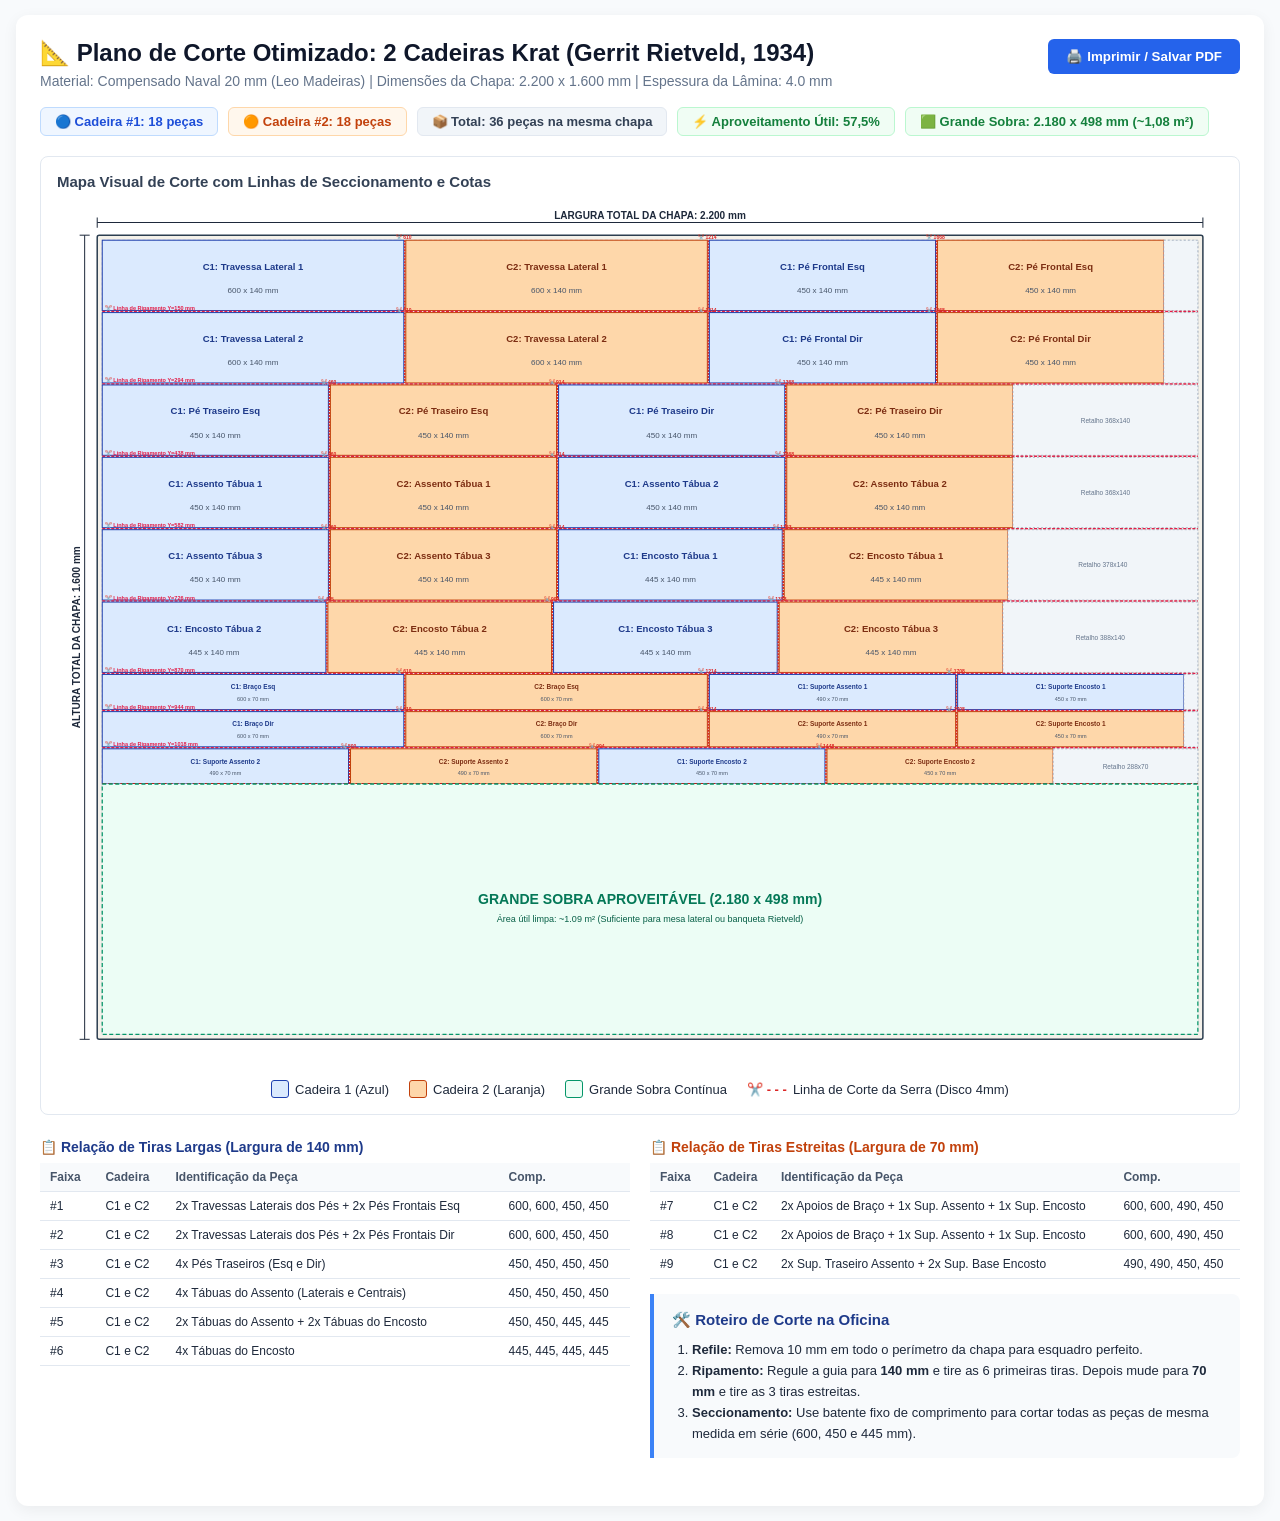
==== viewer/plano_de_corte_krat.html @ 338e857a "feat: adicionar projeto 3d da mesinha lateral krat combinando com as cadeiras" ====
<!DOCTYPE html>
<html lang="pt-BR">
<head>
  <meta charset="UTF-8">
  <title>Plano de Corte Oficial - 2 Cadeiras Krat (Compensado Naval 20mm)</title>
  <style>
    @page {
      size: A4 landscape;
      margin: 10mm;
    }
    body {
      font-family: 'Segoe UI', -apple-system, BlinkMacSystemFont, Roboto, sans-serif;
      color: #1e293b;
      background: #f8fafc;
      margin: 0;
      padding: 15px;
    }
    .container {
      max-width: 1200px;
      margin: 0 auto;
      background: #ffffff;
      padding: 24px;
      border-radius: 12px;
      box-shadow: 0 4px 15px rgba(0,0,0,0.06);
    }
    h1 {
      margin: 0 0 6px 0;
      font-size: 24px;
      color: #0f172a;
    }
    .subtitle {
      color: #64748b;
      font-size: 14px;
      margin-bottom: 18px;
    }
    .badges {
      display: flex;
      flex-wrap: wrap;
      gap: 10px;
      margin-bottom: 20px;
    }
    .badge {
      background: #f1f5f9;
      padding: 6px 14px;
      border-radius: 6px;
      font-size: 13px;
      font-weight: 600;
      color: #334155;
      border: 1px solid #e2e8f0;
    }
    .badge-blue { background: #eff6ff; color: #1d4ed8; border-color: #bfdbfe; }
    .badge-orange { background: #fff7ed; color: #c2410c; border-color: #fed7aa; }
    .badge-green { background: #f0fdf4; color: #15803d; border-color: #bbf7d0; }

    .diagram-card {
      background: #ffffff;
      border: 1.5px solid #e2e8f0;
      border-radius: 8px;
      padding: 16px;
      margin-bottom: 24px;
    }
    .diagram-legend {
      display: flex;
      gap: 20px;
      justify-content: center;
      margin-top: 12px;
      font-size: 13px;
      font-weight: 500;
    }
    .legend-item {
      display: flex;
      align-items: center;
      gap: 6px;
    }
    .legend-box {
      width: 16px;
      height: 16px;
      border-radius: 3px;
    }

    .tables-grid {
      display: grid;
      grid-template-columns: 1fr 1fr;
      gap: 20px;
      margin-bottom: 24px;
    }
    table {
      width: 100%;
      border-collapse: collapse;
      font-size: 12px;
    }
    th, td {
      padding: 7px 10px;
      text-align: left;
      border-bottom: 1px solid #e2e8f0;
    }
    th {
      background: #f8fafc;
      font-weight: 600;
      color: #475569;
    }
    .instrucoes {
      background: #f8fafc;
      border-left: 4px solid #3b82f6;
      padding: 14px 18px;
      border-radius: 0 8px 8px 0;
      font-size: 13px;
      line-height: 1.6;
    }
    .instrucoes h3 {
      margin: 0 0 8px 0;
      font-size: 15px;
      color: #1e3a8a;
    }
    .instrucoes ol {
      margin: 0;
      padding-left: 20px;
    }

    @media print {
      body {
        background: #ffffff;
        padding: 0;
      }
      .container {
        box-shadow: none;
        padding: 0;
        max-width: 100%;
      }
      .no-print {
        display: none !important;
      }
      .page-break {
        page-break-before: always;
      }
    }
  </style>
</head>
<body>

  <div class="container">
    <div style="display: flex; justify-content: space-between; align-items: flex-start;">
      <div>
        <h1>📐 Plano de Corte Otimizado: 2 Cadeiras Krat (Gerrit Rietveld, 1934)</h1>
        <div class="subtitle">Material: Compensado Naval 20 mm (Leo Madeiras) | Dimensões da Chapa: 2.200 x 1.600 mm | Espessura da Lâmina: 4.0 mm</div>
      </div>
      <button class="no-print" onclick="window.print()" style="padding: 10px 18px; background: #2563eb; color: white; border: none; border-radius: 6px; font-weight: 600; cursor: pointer;">
        🖨️ Imprimir / Salvar PDF
      </button>
    </div>

    <div class="badges">
      <div class="badge badge-blue">🔵 Cadeira #1: 18 peças</div>
      <div class="badge badge-orange">🟠 Cadeira #2: 18 peças</div>
      <div class="badge">📦 Total: 36 peças na mesma chapa</div>
      <div class="badge badge-green">⚡ Aproveitamento Útil: 57,5%</div>
      <div class="badge badge-green">🟩 Grande Sobra: 2.180 x 498 mm (~1,08 m²)</div>
    </div>

    <!-- Diagrama da Chapa -->
    <div class="diagram-card">
      <h3 style="margin: 0 0 10px 0; font-size: 15px; color: #334155;">Mapa Visual de Corte com Linhas de Seccionamento e Cotas</h3>
      <svg xmlns="http://www.w3.org/2000/svg" viewBox="-80 -70 2320.0 1720.0" style="width: 100%; height: auto; max-width: 100%;">
<rect x="0" y="0" width="2200.0" height="1600.0" fill="#f4f1ea" stroke="#2c3e50" stroke-width="3" rx="4"/><rect x="10.0" y="10.0" width="2180.0" height="1580.0" fill="none" stroke="#bdc3c7" stroke-width="2" stroke-dasharray="6,4"/><rect x="10.0" y="10.0" width="600.0" height="140.0" fill="#dbeafe" stroke="#1e40af" stroke-width="2"/><text x="310.0" y="68.8" font-family="Segoe UI, Arial, sans-serif" font-size="19" font-weight="bold" fill="#1e3a8a" text-anchor="middle">C1: Travessa Lateral 1</text><text x="310.0" y="115.0" font-family="Segoe UI, Arial, sans-serif" font-size="16" fill="#475569" text-anchor="middle">600 x 140 mm</text><line x1="612.0" y1="10.0" x2="612.0" y2="150.0" stroke="#dc2626" stroke-width="3" stroke-dasharray="4,2"/><text x="610.0" y="8.0" font-family="Arial" font-size="10" font-weight="bold" fill="#dc2626" text-anchor="middle">✂️ 610</text><rect x="614.0" y="10.0" width="600.0" height="140.0" fill="#fed7aa" stroke="#c2410c" stroke-width="2"/><text x="914.0" y="68.8" font-family="Segoe UI, Arial, sans-serif" font-size="19" font-weight="bold" fill="#7c2d12" text-anchor="middle">C2: Travessa Lateral 1</text><text x="914.0" y="115.0" font-family="Segoe UI, Arial, sans-serif" font-size="16" fill="#475569" text-anchor="middle">600 x 140 mm</text><line x1="1216.0" y1="10.0" x2="1216.0" y2="150.0" stroke="#dc2626" stroke-width="3" stroke-dasharray="4,2"/><text x="1214.0" y="8.0" font-family="Arial" font-size="10" font-weight="bold" fill="#dc2626" text-anchor="middle">✂️ 1214</text><rect x="1218.0" y="10.0" width="450.0" height="140.0" fill="#dbeafe" stroke="#1e40af" stroke-width="2"/><text x="1443.0" y="68.8" font-family="Segoe UI, Arial, sans-serif" font-size="19" font-weight="bold" fill="#1e3a8a" text-anchor="middle">C1: Pé Frontal Esq</text><text x="1443.0" y="115.0" font-family="Segoe UI, Arial, sans-serif" font-size="16" fill="#475569" text-anchor="middle">450 x 140 mm</text><line x1="1670.0" y1="10.0" x2="1670.0" y2="150.0" stroke="#dc2626" stroke-width="3" stroke-dasharray="4,2"/><text x="1668.0" y="8.0" font-family="Arial" font-size="10" font-weight="bold" fill="#dc2626" text-anchor="middle">✂️ 1668</text><rect x="1672.0" y="10.0" width="450.0" height="140.0" fill="#fed7aa" stroke="#c2410c" stroke-width="2"/><text x="1897.0" y="68.8" font-family="Segoe UI, Arial, sans-serif" font-size="19" font-weight="bold" fill="#7c2d12" text-anchor="middle">C2: Pé Frontal Esq</text><text x="1897.0" y="115.0" font-family="Segoe UI, Arial, sans-serif" font-size="16" fill="#475569" text-anchor="middle">450 x 140 mm</text><rect x="2122.0" y="10.0" width="68.0" height="140.0" fill="#f1f5f9" stroke="#94a3b8" stroke-width="1.5" stroke-dasharray="4,4"/><line x1="10.0" y1="152.0" x2="2190.0" y2="152.0" stroke="#e11d48" stroke-width="3" stroke-dasharray="6,3"/><text x="15.0" y="149.0" font-family="Arial" font-size="11" font-weight="bold" fill="#e11d48">✂️ Linha de Ripamento Y=150 mm</text><rect x="10.0" y="154.0" width="600.0" height="140.0" fill="#dbeafe" stroke="#1e40af" stroke-width="2"/><text x="310.0" y="212.8" font-family="Segoe UI, Arial, sans-serif" font-size="19" font-weight="bold" fill="#1e3a8a" text-anchor="middle">C1: Travessa Lateral 2</text><text x="310.0" y="259.0" font-family="Segoe UI, Arial, sans-serif" font-size="16" fill="#475569" text-anchor="middle">600 x 140 mm</text><line x1="612.0" y1="154.0" x2="612.0" y2="294.0" stroke="#dc2626" stroke-width="3" stroke-dasharray="4,2"/><text x="610.0" y="152.0" font-family="Arial" font-size="10" font-weight="bold" fill="#dc2626" text-anchor="middle">✂️ 610</text><rect x="614.0" y="154.0" width="600.0" height="140.0" fill="#fed7aa" stroke="#c2410c" stroke-width="2"/><text x="914.0" y="212.8" font-family="Segoe UI, Arial, sans-serif" font-size="19" font-weight="bold" fill="#7c2d12" text-anchor="middle">C2: Travessa Lateral 2</text><text x="914.0" y="259.0" font-family="Segoe UI, Arial, sans-serif" font-size="16" fill="#475569" text-anchor="middle">600 x 140 mm</text><line x1="1216.0" y1="154.0" x2="1216.0" y2="294.0" stroke="#dc2626" stroke-width="3" stroke-dasharray="4,2"/><text x="1214.0" y="152.0" font-family="Arial" font-size="10" font-weight="bold" fill="#dc2626" text-anchor="middle">✂️ 1214</text><rect x="1218.0" y="154.0" width="450.0" height="140.0" fill="#dbeafe" stroke="#1e40af" stroke-width="2"/><text x="1443.0" y="212.8" font-family="Segoe UI, Arial, sans-serif" font-size="19" font-weight="bold" fill="#1e3a8a" text-anchor="middle">C1: Pé Frontal Dir</text><text x="1443.0" y="259.0" font-family="Segoe UI, Arial, sans-serif" font-size="16" fill="#475569" text-anchor="middle">450 x 140 mm</text><line x1="1670.0" y1="154.0" x2="1670.0" y2="294.0" stroke="#dc2626" stroke-width="3" stroke-dasharray="4,2"/><text x="1668.0" y="152.0" font-family="Arial" font-size="10" font-weight="bold" fill="#dc2626" text-anchor="middle">✂️ 1668</text><rect x="1672.0" y="154.0" width="450.0" height="140.0" fill="#fed7aa" stroke="#c2410c" stroke-width="2"/><text x="1897.0" y="212.8" font-family="Segoe UI, Arial, sans-serif" font-size="19" font-weight="bold" fill="#7c2d12" text-anchor="middle">C2: Pé Frontal Dir</text><text x="1897.0" y="259.0" font-family="Segoe UI, Arial, sans-serif" font-size="16" fill="#475569" text-anchor="middle">450 x 140 mm</text><rect x="2122.0" y="154.0" width="68.0" height="140.0" fill="#f1f5f9" stroke="#94a3b8" stroke-width="1.5" stroke-dasharray="4,4"/><line x1="10.0" y1="296.0" x2="2190.0" y2="296.0" stroke="#e11d48" stroke-width="3" stroke-dasharray="6,3"/><text x="15.0" y="293.0" font-family="Arial" font-size="11" font-weight="bold" fill="#e11d48">✂️ Linha de Ripamento Y=294 mm</text><rect x="10.0" y="298.0" width="450.0" height="140.0" fill="#dbeafe" stroke="#1e40af" stroke-width="2"/><text x="235.0" y="356.8" font-family="Segoe UI, Arial, sans-serif" font-size="19" font-weight="bold" fill="#1e3a8a" text-anchor="middle">C1: Pé Traseiro Esq</text><text x="235.0" y="403.0" font-family="Segoe UI, Arial, sans-serif" font-size="16" fill="#475569" text-anchor="middle">450 x 140 mm</text><line x1="462.0" y1="298.0" x2="462.0" y2="438.0" stroke="#dc2626" stroke-width="3" stroke-dasharray="4,2"/><text x="460.0" y="296.0" font-family="Arial" font-size="10" font-weight="bold" fill="#dc2626" text-anchor="middle">✂️ 460</text><rect x="464.0" y="298.0" width="450.0" height="140.0" fill="#fed7aa" stroke="#c2410c" stroke-width="2"/><text x="689.0" y="356.8" font-family="Segoe UI, Arial, sans-serif" font-size="19" font-weight="bold" fill="#7c2d12" text-anchor="middle">C2: Pé Traseiro Esq</text><text x="689.0" y="403.0" font-family="Segoe UI, Arial, sans-serif" font-size="16" fill="#475569" text-anchor="middle">450 x 140 mm</text><line x1="916.0" y1="298.0" x2="916.0" y2="438.0" stroke="#dc2626" stroke-width="3" stroke-dasharray="4,2"/><text x="914.0" y="296.0" font-family="Arial" font-size="10" font-weight="bold" fill="#dc2626" text-anchor="middle">✂️ 914</text><rect x="918.0" y="298.0" width="450.0" height="140.0" fill="#dbeafe" stroke="#1e40af" stroke-width="2"/><text x="1143.0" y="356.8" font-family="Segoe UI, Arial, sans-serif" font-size="19" font-weight="bold" fill="#1e3a8a" text-anchor="middle">C1: Pé Traseiro Dir</text><text x="1143.0" y="403.0" font-family="Segoe UI, Arial, sans-serif" font-size="16" fill="#475569" text-anchor="middle">450 x 140 mm</text><line x1="1370.0" y1="298.0" x2="1370.0" y2="438.0" stroke="#dc2626" stroke-width="3" stroke-dasharray="4,2"/><text x="1368.0" y="296.0" font-family="Arial" font-size="10" font-weight="bold" fill="#dc2626" text-anchor="middle">✂️ 1368</text><rect x="1372.0" y="298.0" width="450.0" height="140.0" fill="#fed7aa" stroke="#c2410c" stroke-width="2"/><text x="1597.0" y="356.8" font-family="Segoe UI, Arial, sans-serif" font-size="19" font-weight="bold" fill="#7c2d12" text-anchor="middle">C2: Pé Traseiro Dir</text><text x="1597.0" y="403.0" font-family="Segoe UI, Arial, sans-serif" font-size="16" fill="#475569" text-anchor="middle">450 x 140 mm</text><rect x="1822.0" y="298.0" width="368.0" height="140.0" fill="#f1f5f9" stroke="#94a3b8" stroke-width="1.5" stroke-dasharray="4,4"/><text x="2006.0" y="373.0" font-family="Segoe UI, Arial" font-size="13" fill="#64748b" text-anchor="middle">Retalho 368x140</text><line x1="10.0" y1="440.0" x2="2190.0" y2="440.0" stroke="#e11d48" stroke-width="3" stroke-dasharray="6,3"/><text x="15.0" y="437.0" font-family="Arial" font-size="11" font-weight="bold" fill="#e11d48">✂️ Linha de Ripamento Y=438 mm</text><rect x="10.0" y="442.0" width="450.0" height="140.0" fill="#dbeafe" stroke="#1e40af" stroke-width="2"/><text x="235.0" y="500.8" font-family="Segoe UI, Arial, sans-serif" font-size="19" font-weight="bold" fill="#1e3a8a" text-anchor="middle">C1: Assento Tábua 1</text><text x="235.0" y="547.0" font-family="Segoe UI, Arial, sans-serif" font-size="16" fill="#475569" text-anchor="middle">450 x 140 mm</text><line x1="462.0" y1="442.0" x2="462.0" y2="582.0" stroke="#dc2626" stroke-width="3" stroke-dasharray="4,2"/><text x="460.0" y="440.0" font-family="Arial" font-size="10" font-weight="bold" fill="#dc2626" text-anchor="middle">✂️ 460</text><rect x="464.0" y="442.0" width="450.0" height="140.0" fill="#fed7aa" stroke="#c2410c" stroke-width="2"/><text x="689.0" y="500.8" font-family="Segoe UI, Arial, sans-serif" font-size="19" font-weight="bold" fill="#7c2d12" text-anchor="middle">C2: Assento Tábua 1</text><text x="689.0" y="547.0" font-family="Segoe UI, Arial, sans-serif" font-size="16" fill="#475569" text-anchor="middle">450 x 140 mm</text><line x1="916.0" y1="442.0" x2="916.0" y2="582.0" stroke="#dc2626" stroke-width="3" stroke-dasharray="4,2"/><text x="914.0" y="440.0" font-family="Arial" font-size="10" font-weight="bold" fill="#dc2626" text-anchor="middle">✂️ 914</text><rect x="918.0" y="442.0" width="450.0" height="140.0" fill="#dbeafe" stroke="#1e40af" stroke-width="2"/><text x="1143.0" y="500.8" font-family="Segoe UI, Arial, sans-serif" font-size="19" font-weight="bold" fill="#1e3a8a" text-anchor="middle">C1: Assento Tábua 2</text><text x="1143.0" y="547.0" font-family="Segoe UI, Arial, sans-serif" font-size="16" fill="#475569" text-anchor="middle">450 x 140 mm</text><line x1="1370.0" y1="442.0" x2="1370.0" y2="582.0" stroke="#dc2626" stroke-width="3" stroke-dasharray="4,2"/><text x="1368.0" y="440.0" font-family="Arial" font-size="10" font-weight="bold" fill="#dc2626" text-anchor="middle">✂️ 1368</text><rect x="1372.0" y="442.0" width="450.0" height="140.0" fill="#fed7aa" stroke="#c2410c" stroke-width="2"/><text x="1597.0" y="500.8" font-family="Segoe UI, Arial, sans-serif" font-size="19" font-weight="bold" fill="#7c2d12" text-anchor="middle">C2: Assento Tábua 2</text><text x="1597.0" y="547.0" font-family="Segoe UI, Arial, sans-serif" font-size="16" fill="#475569" text-anchor="middle">450 x 140 mm</text><rect x="1822.0" y="442.0" width="368.0" height="140.0" fill="#f1f5f9" stroke="#94a3b8" stroke-width="1.5" stroke-dasharray="4,4"/><text x="2006.0" y="517.0" font-family="Segoe UI, Arial" font-size="13" fill="#64748b" text-anchor="middle">Retalho 368x140</text><line x1="10.0" y1="584.0" x2="2190.0" y2="584.0" stroke="#e11d48" stroke-width="3" stroke-dasharray="6,3"/><text x="15.0" y="581.0" font-family="Arial" font-size="11" font-weight="bold" fill="#e11d48">✂️ Linha de Ripamento Y=582 mm</text><rect x="10.0" y="586.0" width="450.0" height="140.0" fill="#dbeafe" stroke="#1e40af" stroke-width="2"/><text x="235.0" y="644.8" font-family="Segoe UI, Arial, sans-serif" font-size="19" font-weight="bold" fill="#1e3a8a" text-anchor="middle">C1: Assento Tábua 3</text><text x="235.0" y="691.0" font-family="Segoe UI, Arial, sans-serif" font-size="16" fill="#475569" text-anchor="middle">450 x 140 mm</text><line x1="462.0" y1="586.0" x2="462.0" y2="726.0" stroke="#dc2626" stroke-width="3" stroke-dasharray="4,2"/><text x="460.0" y="584.0" font-family="Arial" font-size="10" font-weight="bold" fill="#dc2626" text-anchor="middle">✂️ 460</text><rect x="464.0" y="586.0" width="450.0" height="140.0" fill="#fed7aa" stroke="#c2410c" stroke-width="2"/><text x="689.0" y="644.8" font-family="Segoe UI, Arial, sans-serif" font-size="19" font-weight="bold" fill="#7c2d12" text-anchor="middle">C2: Assento Tábua 3</text><text x="689.0" y="691.0" font-family="Segoe UI, Arial, sans-serif" font-size="16" fill="#475569" text-anchor="middle">450 x 140 mm</text><line x1="916.0" y1="586.0" x2="916.0" y2="726.0" stroke="#dc2626" stroke-width="3" stroke-dasharray="4,2"/><text x="914.0" y="584.0" font-family="Arial" font-size="10" font-weight="bold" fill="#dc2626" text-anchor="middle">✂️ 914</text><rect x="918.0" y="586.0" width="445.0" height="140.0" fill="#dbeafe" stroke="#1e40af" stroke-width="2"/><text x="1140.5" y="644.8" font-family="Segoe UI, Arial, sans-serif" font-size="19" font-weight="bold" fill="#1e3a8a" text-anchor="middle">C1: Encosto Tábua 1</text><text x="1140.5" y="691.0" font-family="Segoe UI, Arial, sans-serif" font-size="16" fill="#475569" text-anchor="middle">445 x 140 mm</text><line x1="1365.0" y1="586.0" x2="1365.0" y2="726.0" stroke="#dc2626" stroke-width="3" stroke-dasharray="4,2"/><text x="1363.0" y="584.0" font-family="Arial" font-size="10" font-weight="bold" fill="#dc2626" text-anchor="middle">✂️ 1363</text><rect x="1367.0" y="586.0" width="445.0" height="140.0" fill="#fed7aa" stroke="#c2410c" stroke-width="2"/><text x="1589.5" y="644.8" font-family="Segoe UI, Arial, sans-serif" font-size="19" font-weight="bold" fill="#7c2d12" text-anchor="middle">C2: Encosto Tábua 1</text><text x="1589.5" y="691.0" font-family="Segoe UI, Arial, sans-serif" font-size="16" fill="#475569" text-anchor="middle">445 x 140 mm</text><rect x="1812.0" y="586.0" width="378.0" height="140.0" fill="#f1f5f9" stroke="#94a3b8" stroke-width="1.5" stroke-dasharray="4,4"/><text x="2001.0" y="661.0" font-family="Segoe UI, Arial" font-size="13" fill="#64748b" text-anchor="middle">Retalho 378x140</text><line x1="10.0" y1="728.0" x2="2190.0" y2="728.0" stroke="#e11d48" stroke-width="3" stroke-dasharray="6,3"/><text x="15.0" y="725.0" font-family="Arial" font-size="11" font-weight="bold" fill="#e11d48">✂️ Linha de Ripamento Y=726 mm</text><rect x="10.0" y="730.0" width="445.0" height="140.0" fill="#dbeafe" stroke="#1e40af" stroke-width="2"/><text x="232.5" y="788.8" font-family="Segoe UI, Arial, sans-serif" font-size="19" font-weight="bold" fill="#1e3a8a" text-anchor="middle">C1: Encosto Tábua 2</text><text x="232.5" y="835.0" font-family="Segoe UI, Arial, sans-serif" font-size="16" fill="#475569" text-anchor="middle">445 x 140 mm</text><line x1="457.0" y1="730.0" x2="457.0" y2="870.0" stroke="#dc2626" stroke-width="3" stroke-dasharray="4,2"/><text x="455.0" y="728.0" font-family="Arial" font-size="10" font-weight="bold" fill="#dc2626" text-anchor="middle">✂️ 455</text><rect x="459.0" y="730.0" width="445.0" height="140.0" fill="#fed7aa" stroke="#c2410c" stroke-width="2"/><text x="681.5" y="788.8" font-family="Segoe UI, Arial, sans-serif" font-size="19" font-weight="bold" fill="#7c2d12" text-anchor="middle">C2: Encosto Tábua 2</text><text x="681.5" y="835.0" font-family="Segoe UI, Arial, sans-serif" font-size="16" fill="#475569" text-anchor="middle">445 x 140 mm</text><line x1="906.0" y1="730.0" x2="906.0" y2="870.0" stroke="#dc2626" stroke-width="3" stroke-dasharray="4,2"/><text x="904.0" y="728.0" font-family="Arial" font-size="10" font-weight="bold" fill="#dc2626" text-anchor="middle">✂️ 904</text><rect x="908.0" y="730.0" width="445.0" height="140.0" fill="#dbeafe" stroke="#1e40af" stroke-width="2"/><text x="1130.5" y="788.8" font-family="Segoe UI, Arial, sans-serif" font-size="19" font-weight="bold" fill="#1e3a8a" text-anchor="middle">C1: Encosto Tábua 3</text><text x="1130.5" y="835.0" font-family="Segoe UI, Arial, sans-serif" font-size="16" fill="#475569" text-anchor="middle">445 x 140 mm</text><line x1="1355.0" y1="730.0" x2="1355.0" y2="870.0" stroke="#dc2626" stroke-width="3" stroke-dasharray="4,2"/><text x="1353.0" y="728.0" font-family="Arial" font-size="10" font-weight="bold" fill="#dc2626" text-anchor="middle">✂️ 1353</text><rect x="1357.0" y="730.0" width="445.0" height="140.0" fill="#fed7aa" stroke="#c2410c" stroke-width="2"/><text x="1579.5" y="788.8" font-family="Segoe UI, Arial, sans-serif" font-size="19" font-weight="bold" fill="#7c2d12" text-anchor="middle">C2: Encosto Tábua 3</text><text x="1579.5" y="835.0" font-family="Segoe UI, Arial, sans-serif" font-size="16" fill="#475569" text-anchor="middle">445 x 140 mm</text><rect x="1802.0" y="730.0" width="388.0" height="140.0" fill="#f1f5f9" stroke="#94a3b8" stroke-width="1.5" stroke-dasharray="4,4"/><text x="1996.0" y="805.0" font-family="Segoe UI, Arial" font-size="13" fill="#64748b" text-anchor="middle">Retalho 388x140</text><line x1="10.0" y1="872.0" x2="2190.0" y2="872.0" stroke="#e11d48" stroke-width="3" stroke-dasharray="6,3"/><text x="15.0" y="869.0" font-family="Arial" font-size="11" font-weight="bold" fill="#e11d48">✂️ Linha de Ripamento Y=870 mm</text><rect x="10.0" y="874.0" width="600.0" height="70.0" fill="#dbeafe" stroke="#1e40af" stroke-width="2"/><text x="310.0" y="903.4" font-family="Segoe UI, Arial, sans-serif" font-size="13" font-weight="bold" fill="#1e3a8a" text-anchor="middle">C1: Braço Esq</text><text x="310.0" y="926.5" font-family="Segoe UI, Arial, sans-serif" font-size="11" fill="#475569" text-anchor="middle">600 x 70 mm</text><line x1="612.0" y1="874.0" x2="612.0" y2="944.0" stroke="#dc2626" stroke-width="3" stroke-dasharray="4,2"/><text x="610.0" y="872.0" font-family="Arial" font-size="10" font-weight="bold" fill="#dc2626" text-anchor="middle">✂️ 610</text><rect x="614.0" y="874.0" width="600.0" height="70.0" fill="#fed7aa" stroke="#c2410c" stroke-width="2"/><text x="914.0" y="903.4" font-family="Segoe UI, Arial, sans-serif" font-size="13" font-weight="bold" fill="#7c2d12" text-anchor="middle">C2: Braço Esq</text><text x="914.0" y="926.5" font-family="Segoe UI, Arial, sans-serif" font-size="11" fill="#475569" text-anchor="middle">600 x 70 mm</text><line x1="1216.0" y1="874.0" x2="1216.0" y2="944.0" stroke="#dc2626" stroke-width="3" stroke-dasharray="4,2"/><text x="1214.0" y="872.0" font-family="Arial" font-size="10" font-weight="bold" fill="#dc2626" text-anchor="middle">✂️ 1214</text><rect x="1218.0" y="874.0" width="490.0" height="70.0" fill="#dbeafe" stroke="#1e40af" stroke-width="2"/><text x="1463.0" y="903.4" font-family="Segoe UI, Arial, sans-serif" font-size="13" font-weight="bold" fill="#1e3a8a" text-anchor="middle">C1: Suporte Assento 1</text><text x="1463.0" y="926.5" font-family="Segoe UI, Arial, sans-serif" font-size="11" fill="#475569" text-anchor="middle">490 x 70 mm</text><line x1="1710.0" y1="874.0" x2="1710.0" y2="944.0" stroke="#dc2626" stroke-width="3" stroke-dasharray="4,2"/><text x="1708.0" y="872.0" font-family="Arial" font-size="10" font-weight="bold" fill="#dc2626" text-anchor="middle">✂️ 1708</text><rect x="1712.0" y="874.0" width="450.0" height="70.0" fill="#dbeafe" stroke="#1e40af" stroke-width="2"/><text x="1937.0" y="903.4" font-family="Segoe UI, Arial, sans-serif" font-size="13" font-weight="bold" fill="#1e3a8a" text-anchor="middle">C1: Suporte Encosto 1</text><text x="1937.0" y="926.5" font-family="Segoe UI, Arial, sans-serif" font-size="11" fill="#475569" text-anchor="middle">450 x 70 mm</text><rect x="2162.0" y="874.0" width="28.0" height="70.0" fill="#f1f5f9" stroke="#94a3b8" stroke-width="1.5" stroke-dasharray="4,4"/><line x1="10.0" y1="946.0" x2="2190.0" y2="946.0" stroke="#e11d48" stroke-width="3" stroke-dasharray="6,3"/><text x="15.0" y="943.0" font-family="Arial" font-size="11" font-weight="bold" fill="#e11d48">✂️ Linha de Ripamento Y=944 mm</text><rect x="10.0" y="948.0" width="600.0" height="70.0" fill="#dbeafe" stroke="#1e40af" stroke-width="2"/><text x="310.0" y="977.4" font-family="Segoe UI, Arial, sans-serif" font-size="13" font-weight="bold" fill="#1e3a8a" text-anchor="middle">C1: Braço Dir</text><text x="310.0" y="1000.5" font-family="Segoe UI, Arial, sans-serif" font-size="11" fill="#475569" text-anchor="middle">600 x 70 mm</text><line x1="612.0" y1="948.0" x2="612.0" y2="1018.0" stroke="#dc2626" stroke-width="3" stroke-dasharray="4,2"/><text x="610.0" y="946.0" font-family="Arial" font-size="10" font-weight="bold" fill="#dc2626" text-anchor="middle">✂️ 610</text><rect x="614.0" y="948.0" width="600.0" height="70.0" fill="#fed7aa" stroke="#c2410c" stroke-width="2"/><text x="914.0" y="977.4" font-family="Segoe UI, Arial, sans-serif" font-size="13" font-weight="bold" fill="#7c2d12" text-anchor="middle">C2: Braço Dir</text><text x="914.0" y="1000.5" font-family="Segoe UI, Arial, sans-serif" font-size="11" fill="#475569" text-anchor="middle">600 x 70 mm</text><line x1="1216.0" y1="948.0" x2="1216.0" y2="1018.0" stroke="#dc2626" stroke-width="3" stroke-dasharray="4,2"/><text x="1214.0" y="946.0" font-family="Arial" font-size="10" font-weight="bold" fill="#dc2626" text-anchor="middle">✂️ 1214</text><rect x="1218.0" y="948.0" width="490.0" height="70.0" fill="#fed7aa" stroke="#c2410c" stroke-width="2"/><text x="1463.0" y="977.4" font-family="Segoe UI, Arial, sans-serif" font-size="13" font-weight="bold" fill="#7c2d12" text-anchor="middle">C2: Suporte Assento 1</text><text x="1463.0" y="1000.5" font-family="Segoe UI, Arial, sans-serif" font-size="11" fill="#475569" text-anchor="middle">490 x 70 mm</text><line x1="1710.0" y1="948.0" x2="1710.0" y2="1018.0" stroke="#dc2626" stroke-width="3" stroke-dasharray="4,2"/><text x="1708.0" y="946.0" font-family="Arial" font-size="10" font-weight="bold" fill="#dc2626" text-anchor="middle">✂️ 1708</text><rect x="1712.0" y="948.0" width="450.0" height="70.0" fill="#fed7aa" stroke="#c2410c" stroke-width="2"/><text x="1937.0" y="977.4" font-family="Segoe UI, Arial, sans-serif" font-size="13" font-weight="bold" fill="#7c2d12" text-anchor="middle">C2: Suporte Encosto 1</text><text x="1937.0" y="1000.5" font-family="Segoe UI, Arial, sans-serif" font-size="11" fill="#475569" text-anchor="middle">450 x 70 mm</text><rect x="2162.0" y="948.0" width="28.0" height="70.0" fill="#f1f5f9" stroke="#94a3b8" stroke-width="1.5" stroke-dasharray="4,4"/><line x1="10.0" y1="1020.0" x2="2190.0" y2="1020.0" stroke="#e11d48" stroke-width="3" stroke-dasharray="6,3"/><text x="15.0" y="1017.0" font-family="Arial" font-size="11" font-weight="bold" fill="#e11d48">✂️ Linha de Ripamento Y=1018 mm</text><rect x="10.0" y="1022.0" width="490.0" height="70.0" fill="#dbeafe" stroke="#1e40af" stroke-width="2"/><text x="255.0" y="1051.4" font-family="Segoe UI, Arial, sans-serif" font-size="13" font-weight="bold" fill="#1e3a8a" text-anchor="middle">C1: Suporte Assento 2</text><text x="255.0" y="1074.5" font-family="Segoe UI, Arial, sans-serif" font-size="11" fill="#475569" text-anchor="middle">490 x 70 mm</text><line x1="502.0" y1="1022.0" x2="502.0" y2="1092.0" stroke="#dc2626" stroke-width="3" stroke-dasharray="4,2"/><text x="500.0" y="1020.0" font-family="Arial" font-size="10" font-weight="bold" fill="#dc2626" text-anchor="middle">✂️ 500</text><rect x="504.0" y="1022.0" width="490.0" height="70.0" fill="#fed7aa" stroke="#c2410c" stroke-width="2"/><text x="749.0" y="1051.4" font-family="Segoe UI, Arial, sans-serif" font-size="13" font-weight="bold" fill="#7c2d12" text-anchor="middle">C2: Suporte Assento 2</text><text x="749.0" y="1074.5" font-family="Segoe UI, Arial, sans-serif" font-size="11" fill="#475569" text-anchor="middle">490 x 70 mm</text><line x1="996.0" y1="1022.0" x2="996.0" y2="1092.0" stroke="#dc2626" stroke-width="3" stroke-dasharray="4,2"/><text x="994.0" y="1020.0" font-family="Arial" font-size="10" font-weight="bold" fill="#dc2626" text-anchor="middle">✂️ 994</text><rect x="998.0" y="1022.0" width="450.0" height="70.0" fill="#dbeafe" stroke="#1e40af" stroke-width="2"/><text x="1223.0" y="1051.4" font-family="Segoe UI, Arial, sans-serif" font-size="13" font-weight="bold" fill="#1e3a8a" text-anchor="middle">C1: Suporte Encosto 2</text><text x="1223.0" y="1074.5" font-family="Segoe UI, Arial, sans-serif" font-size="11" fill="#475569" text-anchor="middle">450 x 70 mm</text><line x1="1450.0" y1="1022.0" x2="1450.0" y2="1092.0" stroke="#dc2626" stroke-width="3" stroke-dasharray="4,2"/><text x="1448.0" y="1020.0" font-family="Arial" font-size="10" font-weight="bold" fill="#dc2626" text-anchor="middle">✂️ 1448</text><rect x="1452.0" y="1022.0" width="450.0" height="70.0" fill="#fed7aa" stroke="#c2410c" stroke-width="2"/><text x="1677.0" y="1051.4" font-family="Segoe UI, Arial, sans-serif" font-size="13" font-weight="bold" fill="#7c2d12" text-anchor="middle">C2: Suporte Encosto 2</text><text x="1677.0" y="1074.5" font-family="Segoe UI, Arial, sans-serif" font-size="11" fill="#475569" text-anchor="middle">450 x 70 mm</text><rect x="1902.0" y="1022.0" width="288.0" height="70.0" fill="#f1f5f9" stroke="#94a3b8" stroke-width="1.5" stroke-dasharray="4,4"/><text x="2046.0" y="1062.0" font-family="Segoe UI, Arial" font-size="13" fill="#64748b" text-anchor="middle">Retalho 288x70</text><line x1="10.0" y1="1092.0" x2="2190.0" y2="1092.0" stroke="#b91c1c" stroke-width="4" stroke-dasharray="8,4"/><rect x="10.0" y="1092.0" width="2180.0" height="498.0" fill="#ecfdf5" stroke="#059669" stroke-width="2.5" stroke-dasharray="8,5"/><text x="1100.0" y="1331.0" font-family="Segoe UI, Arial" font-size="28" font-weight="bold" fill="#047857" text-anchor="middle">GRANDE SOBRA APROVEITÁVEL (2.180 x 498 mm)</text><text x="1100.0" y="1366.0" font-family="Segoe UI, Arial" font-size="18" fill="#065f46" text-anchor="middle">Área útil limpa: ~1.09 m² (Suficiente para mesa lateral ou banqueta Rietveld)</text>
<!-- Cota Largura Superior -->
<line x1="0" y1="-25" x2="2200.0" y2="-25" stroke="#1e293b" stroke-width="2"/>
<line x1="0" y1="-35" x2="0" y2="-15" stroke="#1e293b" stroke-width="2"/>
<line x1="2200.0" y1="-35" x2="2200.0" y2="-15" stroke="#1e293b" stroke-width="2"/>
<text x="1100.0" y="-32" font-family="Arial" font-size="20" font-weight="bold" fill="#1e293b" text-anchor="middle">LARGURA TOTAL DA CHAPA: 2.200 mm</text>

<!-- Cota Altura Lateral -->
<line x1="-25" y1="0" x2="-25" y2="1600.0" stroke="#1e293b" stroke-width="2"/>
<line x1="-35" y1="0" x2="-15" y2="0" stroke="#1e293b" stroke-width="2"/>
<line x1="-35" y1="1600.0" x2="-15" y2="1600.0" stroke="#1e293b" stroke-width="2"/>
<text x="-35" y="800.0" font-family="Arial" font-size="20" font-weight="bold" fill="#1e293b" text-anchor="middle" transform="rotate(-90 -35 800.0)">ALTURA TOTAL DA CHAPA: 1.600 mm</text>

</svg>

      <div class="diagram-legend">
        <div class="legend-item"><div class="legend-box" style="background: #dbeafe; border: 1.5px solid #1e40af;"></div> Cadeira 1 (Azul)</div>
        <div class="legend-item"><div class="legend-box" style="background: #fed7aa; border: 1.5px solid #c2410c;"></div> Cadeira 2 (Laranja)</div>
        <div class="legend-item"><div class="legend-box" style="background: #ecfdf5; border: 1.5px solid #059669;"></div> Grande Sobra Contínua</div>
        <div class="legend-item"><span style="color: #dc2626; font-weight: bold;">✂️ - - -</span> Linha de Corte da Serra (Disco 4mm)</div>
      </div>
    </div>

    <div class="tables-grid">
      <div>
        <h3 style="margin: 0 0 8px 0; font-size: 14px; color: #1e3a8a;">📋 Relação de Tiras Largas (Largura de 140 mm)</h3>
        <table>
          <thead>
            <tr><th>Faixa</th><th>Cadeira</th><th>Identificação da Peça</th><th>Comp.</th></tr>
          </thead>
          <tbody>
            <tr><td>#1</td><td>C1 e C2</td><td>2x Travessas Laterais dos Pés + 2x Pés Frontais Esq</td><td>600, 600, 450, 450</td></tr>
            <tr><td>#2</td><td>C1 e C2</td><td>2x Travessas Laterais dos Pés + 2x Pés Frontais Dir</td><td>600, 600, 450, 450</td></tr>
            <tr><td>#3</td><td>C1 e C2</td><td>4x Pés Traseiros (Esq e Dir)</td><td>450, 450, 450, 450</td></tr>
            <tr><td>#4</td><td>C1 e C2</td><td>4x Tábuas do Assento (Laterais e Centrais)</td><td>450, 450, 450, 450</td></tr>
            <tr><td>#5</td><td>C1 e C2</td><td>2x Tábuas do Assento + 2x Tábuas do Encosto</td><td>450, 450, 445, 445</td></tr>
            <tr><td>#6</td><td>C1 e C2</td><td>4x Tábuas do Encosto</td><td>445, 445, 445, 445</td></tr>
          </tbody>
        </table>
      </div>

      <div>
        <h3 style="margin: 0 0 8px 0; font-size: 14px; color: #c2410c;">📋 Relação de Tiras Estreitas (Largura de 70 mm)</h3>
        <table>
          <thead>
            <tr><th>Faixa</th><th>Cadeira</th><th>Identificação da Peça</th><th>Comp.</th></tr>
          </thead>
          <tbody>
            <tr><td>#7</td><td>C1 e C2</td><td>2x Apoios de Braço + 1x Sup. Assento + 1x Sup. Encosto</td><td>600, 600, 490, 450</td></tr>
            <tr><td>#8</td><td>C1 e C2</td><td>2x Apoios de Braço + 1x Sup. Assento + 1x Sup. Encosto</td><td>600, 600, 490, 450</td></tr>
            <tr><td>#9</td><td>C1 e C2</td><td>2x Sup. Traseiro Assento + 2x Sup. Base Encosto</td><td>490, 490, 450, 450</td></tr>
          </tbody>
        </table>

        <div class="instrucoes" style="margin-top: 15px;">
          <h3>🛠️ Roteiro de Corte na Oficina</h3>
          <ol>
            <li><strong>Refile:</strong> Remova 10 mm em todo o perímetro da chapa para esquadro perfeito.</li>
            <li><strong>Ripamento:</strong> Regule a guia para <strong>140 mm</strong> e tire as 6 primeiras tiras. Depois mude para <strong>70 mm</strong> e tire as 3 tiras estreitas.</li>
            <li><strong>Seccionamento:</strong> Use batente fixo de comprimento para cortar todas as peças de mesma medida em série (600, 450 e 445 mm).</li>
          </ol>
        </div>
      </div>
    </div>

  </div>

</body>
</html>
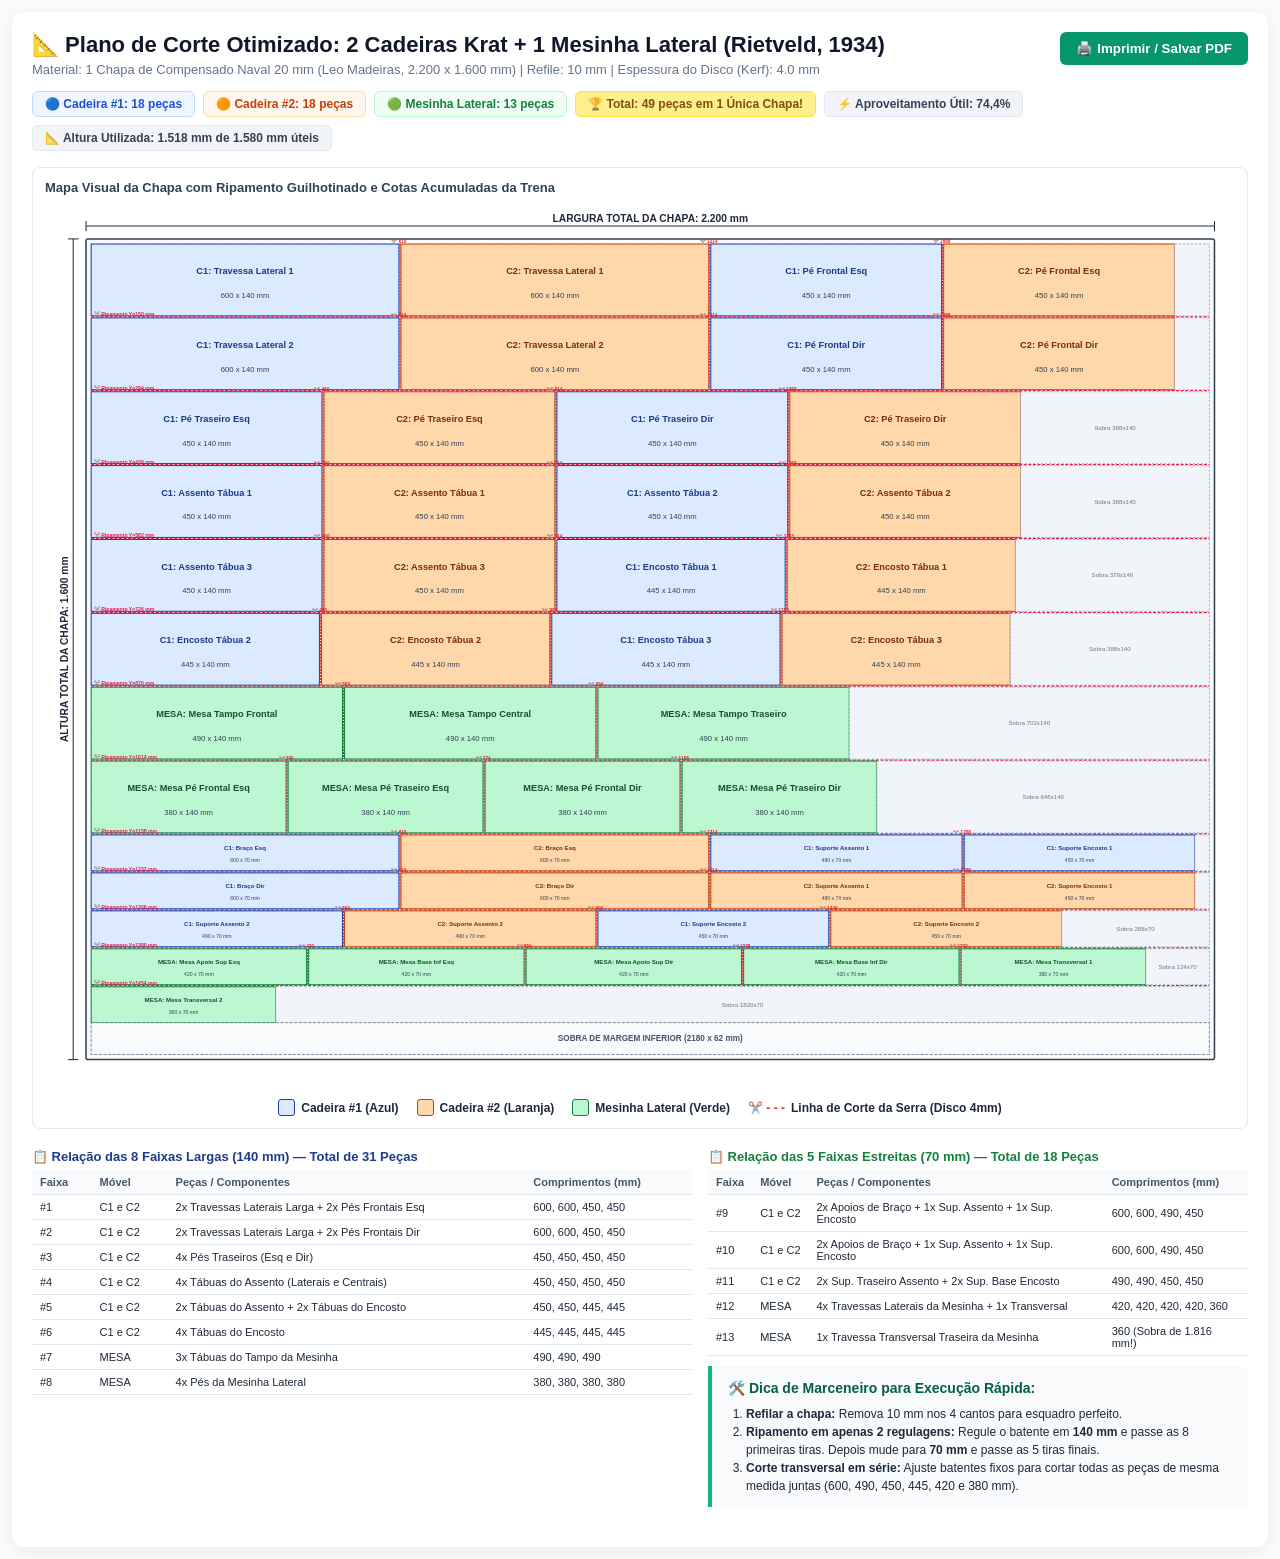
==== commit f6f0152a: "feat: atualizar plano de corte para incluir as 49 pecas (2 cadeiras + 1 mesinha lateral)" ====
--- a/viewer/plano_de_corte_krat.html
+++ b/viewer/plano_de_corte_krat.html
@@ -2,48 +2,48 @@
 <html lang="pt-BR">
 <head>
   <meta charset="UTF-8">
-  <title>Plano de Corte Oficial - 2 Cadeiras Krat (Compensado Naval 20mm)</title>
+  <title>Plano de Corte Otimizado - Jogo Completo Rietveld (2 Cadeiras Krat + 1 Mesinha Lateral)</title>
   <style>
     @page {
       size: A4 landscape;
-      margin: 10mm;
+      margin: 8mm;
     }
     body {
       font-family: 'Segoe UI', -apple-system, BlinkMacSystemFont, Roboto, sans-serif;
       color: #1e293b;
       background: #f8fafc;
       margin: 0;
-      padding: 15px;
+      padding: 12px;
     }
     .container {
-      max-width: 1200px;
+      max-width: 1220px;
       margin: 0 auto;
       background: #ffffff;
-      padding: 24px;
+      padding: 20px;
       border-radius: 12px;
       box-shadow: 0 4px 15px rgba(0,0,0,0.06);
     }
     h1 {
-      margin: 0 0 6px 0;
-      font-size: 24px;
+      margin: 0 0 4px 0;
+      font-size: 22px;
       color: #0f172a;
     }
     .subtitle {
       color: #64748b;
-      font-size: 14px;
-      margin-bottom: 18px;
+      font-size: 13px;
+      margin-bottom: 14px;
     }
     .badges {
       display: flex;
       flex-wrap: wrap;
-      gap: 10px;
-      margin-bottom: 20px;
+      gap: 8px;
+      margin-bottom: 16px;
     }
     .badge {
       background: #f1f5f9;
-      padding: 6px 14px;
+      padding: 5px 12px;
       border-radius: 6px;
-      font-size: 13px;
+      font-size: 12px;
       font-weight: 600;
       color: #334155;
       border: 1px solid #e2e8f0;
@@ -56,16 +56,16 @@
       background: #ffffff;
       border: 1.5px solid #e2e8f0;
       border-radius: 8px;
-      padding: 16px;
-      margin-bottom: 24px;
+      padding: 12px;
+      margin-bottom: 20px;
     }
     .diagram-legend {
       display: flex;
-      gap: 20px;
+      gap: 18px;
       justify-content: center;
-      margin-top: 12px;
-      font-size: 13px;
-      font-weight: 500;
+      margin-top: 10px;
+      font-size: 12px;
+      font-weight: 600;
     }
     .legend-item {
       display: flex;
@@ -73,24 +73,24 @@
       gap: 6px;
     }
     .legend-box {
-      width: 16px;
-      height: 16px;
+      width: 15px;
+      height: 15px;
       border-radius: 3px;
     }
 
     .tables-grid {
       display: grid;
-      grid-template-columns: 1fr 1fr;
-      gap: 20px;
-      margin-bottom: 24px;
+      grid-template-columns: 1.1fr 0.9fr;
+      gap: 16px;
+      margin-bottom: 20px;
     }
     table {
       width: 100%;
       border-collapse: collapse;
-      font-size: 12px;
+      font-size: 11px;
     }
     th, td {
-      padding: 7px 10px;
+      padding: 6px 8px;
       text-align: left;
       border-bottom: 1px solid #e2e8f0;
     }
@@ -101,20 +101,20 @@
     }
     .instrucoes {
       background: #f8fafc;
-      border-left: 4px solid #3b82f6;
-      padding: 14px 18px;
+      border-left: 4px solid #10b981;
+      padding: 12px 16px;
       border-radius: 0 8px 8px 0;
-      font-size: 13px;
-      line-height: 1.6;
+      font-size: 12px;
+      line-height: 1.5;
     }
     .instrucoes h3 {
-      margin: 0 0 8px 0;
-      font-size: 15px;
-      color: #1e3a8a;
+      margin: 0 0 6px 0;
+      font-size: 14px;
+      color: #065f46;
     }
     .instrucoes ol {
       margin: 0;
-      padding-left: 20px;
+      padding-left: 18px;
     }
 
     @media print {
@@ -141,10 +141,10 @@
   <div class="container">
     <div style="display: flex; justify-content: space-between; align-items: flex-start;">
       <div>
-        <h1>📐 Plano de Corte Otimizado: 2 Cadeiras Krat (Gerrit Rietveld, 1934)</h1>
-        <div class="subtitle">Material: Compensado Naval 20 mm (Leo Madeiras) | Dimensões da Chapa: 2.200 x 1.600 mm | Espessura da Lâmina: 4.0 mm</div>
-      </div>
-      <button class="no-print" onclick="window.print()" style="padding: 10px 18px; background: #2563eb; color: white; border: none; border-radius: 6px; font-weight: 600; cursor: pointer;">
+        <h1>📐 Plano de Corte Otimizado: 2 Cadeiras Krat + 1 Mesinha Lateral (Rietveld, 1934)</h1>
+        <div class="subtitle">Material: 1 Chapa de Compensado Naval 20 mm (Leo Madeiras, 2.200 x 1.600 mm) | Refile: 10 mm | Espessura do Disco (Kerf): 4.0 mm</div>
+      </div>
+      <button class="no-print" onclick="window.print()" style="padding: 9px 16px; background: #059669; color: white; border: none; border-radius: 6px; font-weight: 600; cursor: pointer;">
         🖨️ Imprimir / Salvar PDF
       </button>
     </div>
@@ -152,23 +152,22 @@
     <div class="badges">
       <div class="badge badge-blue">🔵 Cadeira #1: 18 peças</div>
       <div class="badge badge-orange">🟠 Cadeira #2: 18 peças</div>
-      <div class="badge">📦 Total: 36 peças na mesma chapa</div>
-      <div class="badge badge-green">⚡ Aproveitamento Útil: 57,5%</div>
-      <div class="badge badge-green">🟩 Grande Sobra: 2.180 x 498 mm (~1,08 m²)</div>
+      <div class="badge badge-green">🟢 Mesinha Lateral: 13 peças</div>
+      <div class="badge" style="background: #fef08a; color: #854d0e; border-color: #fde047;">🏆 Total: 49 peças em 1 Única Chapa!</div>
+      <div class="badge">⚡ Aproveitamento Útil: 74,4%</div>
+      <div class="badge">📐 Altura Utilizada: 1.518 mm de 1.580 mm úteis</div>
     </div>
 
     <!-- Diagrama da Chapa -->
     <div class="diagram-card">
-      <h3 style="margin: 0 0 10px 0; font-size: 15px; color: #334155;">Mapa Visual de Corte com Linhas de Seccionamento e Cotas</h3>
+      <div style="font-size: 13px; font-weight: bold; color: #334155; margin-bottom: 8px;">Mapa Visual da Chapa com Ripamento Guilhotinado e Cotas Acumuladas da Trena</div>
       <svg xmlns="http://www.w3.org/2000/svg" viewBox="-80 -70 2320.0 1720.0" style="width: 100%; height: auto; max-width: 100%;">
-<rect x="0" y="0" width="2200.0" height="1600.0" fill="#f4f1ea" stroke="#2c3e50" stroke-width="3" rx="4"/><rect x="10.0" y="10.0" width="2180.0" height="1580.0" fill="none" stroke="#bdc3c7" stroke-width="2" stroke-dasharray="6,4"/><rect x="10.0" y="10.0" width="600.0" height="140.0" fill="#dbeafe" stroke="#1e40af" stroke-width="2"/><text x="310.0" y="68.8" font-family="Segoe UI, Arial, sans-serif" font-size="19" font-weight="bold" fill="#1e3a8a" text-anchor="middle">C1: Travessa Lateral 1</text><text x="310.0" y="115.0" font-family="Segoe UI, Arial, sans-serif" font-size="16" fill="#475569" text-anchor="middle">600 x 140 mm</text><line x1="612.0" y1="10.0" x2="612.0" y2="150.0" stroke="#dc2626" stroke-width="3" stroke-dasharray="4,2"/><text x="610.0" y="8.0" font-family="Arial" font-size="10" font-weight="bold" fill="#dc2626" text-anchor="middle">✂️ 610</text><rect x="614.0" y="10.0" width="600.0" height="140.0" fill="#fed7aa" stroke="#c2410c" stroke-width="2"/><text x="914.0" y="68.8" font-family="Segoe UI, Arial, sans-serif" font-size="19" font-weight="bold" fill="#7c2d12" text-anchor="middle">C2: Travessa Lateral 1</text><text x="914.0" y="115.0" font-family="Segoe UI, Arial, sans-serif" font-size="16" fill="#475569" text-anchor="middle">600 x 140 mm</text><line x1="1216.0" y1="10.0" x2="1216.0" y2="150.0" stroke="#dc2626" stroke-width="3" stroke-dasharray="4,2"/><text x="1214.0" y="8.0" font-family="Arial" font-size="10" font-weight="bold" fill="#dc2626" text-anchor="middle">✂️ 1214</text><rect x="1218.0" y="10.0" width="450.0" height="140.0" fill="#dbeafe" stroke="#1e40af" stroke-width="2"/><text x="1443.0" y="68.8" font-family="Segoe UI, Arial, sans-serif" font-size="19" font-weight="bold" fill="#1e3a8a" text-anchor="middle">C1: Pé Frontal Esq</text><text x="1443.0" y="115.0" font-family="Segoe UI, Arial, sans-serif" font-size="16" fill="#475569" text-anchor="middle">450 x 140 mm</text><line x1="1670.0" y1="10.0" x2="1670.0" y2="150.0" stroke="#dc2626" stroke-width="3" stroke-dasharray="4,2"/><text x="1668.0" y="8.0" font-family="Arial" font-size="10" font-weight="bold" fill="#dc2626" text-anchor="middle">✂️ 1668</text><rect x="1672.0" y="10.0" width="450.0" height="140.0" fill="#fed7aa" stroke="#c2410c" stroke-width="2"/><text x="1897.0" y="68.8" font-family="Segoe UI, Arial, sans-serif" font-size="19" font-weight="bold" fill="#7c2d12" text-anchor="middle">C2: Pé Frontal Esq</text><text x="1897.0" y="115.0" font-family="Segoe UI, Arial, sans-serif" font-size="16" fill="#475569" text-anchor="middle">450 x 140 mm</text><rect x="2122.0" y="10.0" width="68.0" height="140.0" fill="#f1f5f9" stroke="#94a3b8" stroke-width="1.5" stroke-dasharray="4,4"/><line x1="10.0" y1="152.0" x2="2190.0" y2="152.0" stroke="#e11d48" stroke-width="3" stroke-dasharray="6,3"/><text x="15.0" y="149.0" font-family="Arial" font-size="11" font-weight="bold" fill="#e11d48">✂️ Linha de Ripamento Y=150 mm</text><rect x="10.0" y="154.0" width="600.0" height="140.0" fill="#dbeafe" stroke="#1e40af" stroke-width="2"/><text x="310.0" y="212.8" font-family="Segoe UI, Arial, sans-serif" font-size="19" font-weight="bold" fill="#1e3a8a" text-anchor="middle">C1: Travessa Lateral 2</text><text x="310.0" y="259.0" font-family="Segoe UI, Arial, sans-serif" font-size="16" fill="#475569" text-anchor="middle">600 x 140 mm</text><line x1="612.0" y1="154.0" x2="612.0" y2="294.0" stroke="#dc2626" stroke-width="3" stroke-dasharray="4,2"/><text x="610.0" y="152.0" font-family="Arial" font-size="10" font-weight="bold" fill="#dc2626" text-anchor="middle">✂️ 610</text><rect x="614.0" y="154.0" width="600.0" height="140.0" fill="#fed7aa" stroke="#c2410c" stroke-width="2"/><text x="914.0" y="212.8" font-family="Segoe UI, Arial, sans-serif" font-size="19" font-weight="bold" fill="#7c2d12" text-anchor="middle">C2: Travessa Lateral 2</text><text x="914.0" y="259.0" font-family="Segoe UI, Arial, sans-serif" font-size="16" fill="#475569" text-anchor="middle">600 x 140 mm</text><line x1="1216.0" y1="154.0" x2="1216.0" y2="294.0" stroke="#dc2626" stroke-width="3" stroke-dasharray="4,2"/><text x="1214.0" y="152.0" font-family="Arial" font-size="10" font-weight="bold" fill="#dc2626" text-anchor="middle">✂️ 1214</text><rect x="1218.0" y="154.0" width="450.0" height="140.0" fill="#dbeafe" stroke="#1e40af" stroke-width="2"/><text x="1443.0" y="212.8" font-family="Segoe UI, Arial, sans-serif" font-size="19" font-weight="bold" fill="#1e3a8a" text-anchor="middle">C1: Pé Frontal Dir</text><text x="1443.0" y="259.0" font-family="Segoe UI, Arial, sans-serif" font-size="16" fill="#475569" text-anchor="middle">450 x 140 mm</text><line x1="1670.0" y1="154.0" x2="1670.0" y2="294.0" stroke="#dc2626" stroke-width="3" stroke-dasharray="4,2"/><text x="1668.0" y="152.0" font-family="Arial" font-size="10" font-weight="bold" fill="#dc2626" text-anchor="middle">✂️ 1668</text><rect x="1672.0" y="154.0" width="450.0" height="140.0" fill="#fed7aa" stroke="#c2410c" stroke-width="2"/><text x="1897.0" y="212.8" font-family="Segoe UI, Arial, sans-serif" font-size="19" font-weight="bold" fill="#7c2d12" text-anchor="middle">C2: Pé Frontal Dir</text><text x="1897.0" y="259.0" font-family="Segoe UI, Arial, sans-serif" font-size="16" fill="#475569" text-anchor="middle">450 x 140 mm</text><rect x="2122.0" y="154.0" width="68.0" height="140.0" fill="#f1f5f9" stroke="#94a3b8" stroke-width="1.5" stroke-dasharray="4,4"/><line x1="10.0" y1="296.0" x2="2190.0" y2="296.0" stroke="#e11d48" stroke-width="3" stroke-dasharray="6,3"/><text x="15.0" y="293.0" font-family="Arial" font-size="11" font-weight="bold" fill="#e11d48">✂️ Linha de Ripamento Y=294 mm</text><rect x="10.0" y="298.0" width="450.0" height="140.0" fill="#dbeafe" stroke="#1e40af" stroke-width="2"/><text x="235.0" y="356.8" font-family="Segoe UI, Arial, sans-serif" font-size="19" font-weight="bold" fill="#1e3a8a" text-anchor="middle">C1: Pé Traseiro Esq</text><text x="235.0" y="403.0" font-family="Segoe UI, Arial, sans-serif" font-size="16" fill="#475569" text-anchor="middle">450 x 140 mm</text><line x1="462.0" y1="298.0" x2="462.0" y2="438.0" stroke="#dc2626" stroke-width="3" stroke-dasharray="4,2"/><text x="460.0" y="296.0" font-family="Arial" font-size="10" font-weight="bold" fill="#dc2626" text-anchor="middle">✂️ 460</text><rect x="464.0" y="298.0" width="450.0" height="140.0" fill="#fed7aa" stroke="#c2410c" stroke-width="2"/><text x="689.0" y="356.8" font-family="Segoe UI, Arial, sans-serif" font-size="19" font-weight="bold" fill="#7c2d12" text-anchor="middle">C2: Pé Traseiro Esq</text><text x="689.0" y="403.0" font-family="Segoe UI, Arial, sans-serif" font-size="16" fill="#475569" text-anchor="middle">450 x 140 mm</text><line x1="916.0" y1="298.0" x2="916.0" y2="438.0" stroke="#dc2626" stroke-width="3" stroke-dasharray="4,2"/><text x="914.0" y="296.0" font-family="Arial" font-size="10" font-weight="bold" fill="#dc2626" text-anchor="middle">✂️ 914</text><rect x="918.0" y="298.0" width="450.0" height="140.0" fill="#dbeafe" stroke="#1e40af" stroke-width="2"/><text x="1143.0" y="356.8" font-family="Segoe UI, Arial, sans-serif" font-size="19" font-weight="bold" fill="#1e3a8a" text-anchor="middle">C1: Pé Traseiro Dir</text><text x="1143.0" y="403.0" font-family="Segoe UI, Arial, sans-serif" font-size="16" fill="#475569" text-anchor="middle">450 x 140 mm</text><line x1="1370.0" y1="298.0" x2="1370.0" y2="438.0" stroke="#dc2626" stroke-width="3" stroke-dasharray="4,2"/><text x="1368.0" y="296.0" font-family="Arial" font-size="10" font-weight="bold" fill="#dc2626" text-anchor="middle">✂️ 1368</text><rect x="1372.0" y="298.0" width="450.0" height="140.0" fill="#fed7aa" stroke="#c2410c" stroke-width="2"/><text x="1597.0" y="356.8" font-family="Segoe UI, Arial, sans-serif" font-size="19" font-weight="bold" fill="#7c2d12" text-anchor="middle">C2: Pé Traseiro Dir</text><text x="1597.0" y="403.0" font-family="Segoe UI, Arial, sans-serif" font-size="16" fill="#475569" text-anchor="middle">450 x 140 mm</text><rect x="1822.0" y="298.0" width="368.0" height="140.0" fill="#f1f5f9" stroke="#94a3b8" stroke-width="1.5" stroke-dasharray="4,4"/><text x="2006.0" y="373.0" font-family="Segoe UI, Arial" font-size="13" fill="#64748b" text-anchor="middle">Retalho 368x140</text><line x1="10.0" y1="440.0" x2="2190.0" y2="440.0" stroke="#e11d48" stroke-width="3" stroke-dasharray="6,3"/><text x="15.0" y="437.0" font-family="Arial" font-size="11" font-weight="bold" fill="#e11d48">✂️ Linha de Ripamento Y=438 mm</text><rect x="10.0" y="442.0" width="450.0" height="140.0" fill="#dbeafe" stroke="#1e40af" stroke-width="2"/><text x="235.0" y="500.8" font-family="Segoe UI, Arial, sans-serif" font-size="19" font-weight="bold" fill="#1e3a8a" text-anchor="middle">C1: Assento Tábua 1</text><text x="235.0" y="547.0" font-family="Segoe UI, Arial, sans-serif" font-size="16" fill="#475569" text-anchor="middle">450 x 140 mm</text><line x1="462.0" y1="442.0" x2="462.0" y2="582.0" stroke="#dc2626" stroke-width="3" stroke-dasharray="4,2"/><text x="460.0" y="440.0" font-family="Arial" font-size="10" font-weight="bold" fill="#dc2626" text-anchor="middle">✂️ 460</text><rect x="464.0" y="442.0" width="450.0" height="140.0" fill="#fed7aa" stroke="#c2410c" stroke-width="2"/><text x="689.0" y="500.8" font-family="Segoe UI, Arial, sans-serif" font-size="19" font-weight="bold" fill="#7c2d12" text-anchor="middle">C2: Assento Tábua 1</text><text x="689.0" y="547.0" font-family="Segoe UI, Arial, sans-serif" font-size="16" fill="#475569" text-anchor="middle">450 x 140 mm</text><line x1="916.0" y1="442.0" x2="916.0" y2="582.0" stroke="#dc2626" stroke-width="3" stroke-dasharray="4,2"/><text x="914.0" y="440.0" font-family="Arial" font-size="10" font-weight="bold" fill="#dc2626" text-anchor="middle">✂️ 914</text><rect x="918.0" y="442.0" width="450.0" height="140.0" fill="#dbeafe" stroke="#1e40af" stroke-width="2"/><text x="1143.0" y="500.8" font-family="Segoe UI, Arial, sans-serif" font-size="19" font-weight="bold" fill="#1e3a8a" text-anchor="middle">C1: Assento Tábua 2</text><text x="1143.0" y="547.0" font-family="Segoe UI, Arial, sans-serif" font-size="16" fill="#475569" text-anchor="middle">450 x 140 mm</text><line x1="1370.0" y1="442.0" x2="1370.0" y2="582.0" stroke="#dc2626" stroke-width="3" stroke-dasharray="4,2"/><text x="1368.0" y="440.0" font-family="Arial" font-size="10" font-weight="bold" fill="#dc2626" text-anchor="middle">✂️ 1368</text><rect x="1372.0" y="442.0" width="450.0" height="140.0" fill="#fed7aa" stroke="#c2410c" stroke-width="2"/><text x="1597.0" y="500.8" font-family="Segoe UI, Arial, sans-serif" font-size="19" font-weight="bold" fill="#7c2d12" text-anchor="middle">C2: Assento Tábua 2</text><text x="1597.0" y="547.0" font-family="Segoe UI, Arial, sans-serif" font-size="16" fill="#475569" text-anchor="middle">450 x 140 mm</text><rect x="1822.0" y="442.0" width="368.0" height="140.0" fill="#f1f5f9" stroke="#94a3b8" stroke-width="1.5" stroke-dasharray="4,4"/><text x="2006.0" y="517.0" font-family="Segoe UI, Arial" font-size="13" fill="#64748b" text-anchor="middle">Retalho 368x140</text><line x1="10.0" y1="584.0" x2="2190.0" y2="584.0" stroke="#e11d48" stroke-width="3" stroke-dasharray="6,3"/><text x="15.0" y="581.0" font-family="Arial" font-size="11" font-weight="bold" fill="#e11d48">✂️ Linha de Ripamento Y=582 mm</text><rect x="10.0" y="586.0" width="450.0" height="140.0" fill="#dbeafe" stroke="#1e40af" stroke-width="2"/><text x="235.0" y="644.8" font-family="Segoe UI, Arial, sans-serif" font-size="19" font-weight="bold" fill="#1e3a8a" text-anchor="middle">C1: Assento Tábua 3</text><text x="235.0" y="691.0" font-family="Segoe UI, Arial, sans-serif" font-size="16" fill="#475569" text-anchor="middle">450 x 140 mm</text><line x1="462.0" y1="586.0" x2="462.0" y2="726.0" stroke="#dc2626" stroke-width="3" stroke-dasharray="4,2"/><text x="460.0" y="584.0" font-family="Arial" font-size="10" font-weight="bold" fill="#dc2626" text-anchor="middle">✂️ 460</text><rect x="464.0" y="586.0" width="450.0" height="140.0" fill="#fed7aa" stroke="#c2410c" stroke-width="2"/><text x="689.0" y="644.8" font-family="Segoe UI, Arial, sans-serif" font-size="19" font-weight="bold" fill="#7c2d12" text-anchor="middle">C2: Assento Tábua 3</text><text x="689.0" y="691.0" font-family="Segoe UI, Arial, sans-serif" font-size="16" fill="#475569" text-anchor="middle">450 x 140 mm</text><line x1="916.0" y1="586.0" x2="916.0" y2="726.0" stroke="#dc2626" stroke-width="3" stroke-dasharray="4,2"/><text x="914.0" y="584.0" font-family="Arial" font-size="10" font-weight="bold" fill="#dc2626" text-anchor="middle">✂️ 914</text><rect x="918.0" y="586.0" width="445.0" height="140.0" fill="#dbeafe" stroke="#1e40af" stroke-width="2"/><text x="1140.5" y="644.8" font-family="Segoe UI, Arial, sans-serif" font-size="19" font-weight="bold" fill="#1e3a8a" text-anchor="middle">C1: Encosto Tábua 1</text><text x="1140.5" y="691.0" font-family="Segoe UI, Arial, sans-serif" font-size="16" fill="#475569" text-anchor="middle">445 x 140 mm</text><line x1="1365.0" y1="586.0" x2="1365.0" y2="726.0" stroke="#dc2626" stroke-width="3" stroke-dasharray="4,2"/><text x="1363.0" y="584.0" font-family="Arial" font-size="10" font-weight="bold" fill="#dc2626" text-anchor="middle">✂️ 1363</text><rect x="1367.0" y="586.0" width="445.0" height="140.0" fill="#fed7aa" stroke="#c2410c" stroke-width="2"/><text x="1589.5" y="644.8" font-family="Segoe UI, Arial, sans-serif" font-size="19" font-weight="bold" fill="#7c2d12" text-anchor="middle">C2: Encosto Tábua 1</text><text x="1589.5" y="691.0" font-family="Segoe UI, Arial, sans-serif" font-size="16" fill="#475569" text-anchor="middle">445 x 140 mm</text><rect x="1812.0" y="586.0" width="378.0" height="140.0" fill="#f1f5f9" stroke="#94a3b8" stroke-width="1.5" stroke-dasharray="4,4"/><text x="2001.0" y="661.0" font-family="Segoe UI, Arial" font-size="13" fill="#64748b" text-anchor="middle">Retalho 378x140</text><line x1="10.0" y1="728.0" x2="2190.0" y2="728.0" stroke="#e11d48" stroke-width="3" stroke-dasharray="6,3"/><text x="15.0" y="725.0" font-family="Arial" font-size="11" font-weight="bold" fill="#e11d48">✂️ Linha de Ripamento Y=726 mm</text><rect x="10.0" y="730.0" width="445.0" height="140.0" fill="#dbeafe" stroke="#1e40af" stroke-width="2"/><text x="232.5" y="788.8" font-family="Segoe UI, Arial, sans-serif" font-size="19" font-weight="bold" fill="#1e3a8a" text-anchor="middle">C1: Encosto Tábua 2</text><text x="232.5" y="835.0" font-family="Segoe UI, Arial, sans-serif" font-size="16" fill="#475569" text-anchor="middle">445 x 140 mm</text><line x1="457.0" y1="730.0" x2="457.0" y2="870.0" stroke="#dc2626" stroke-width="3" stroke-dasharray="4,2"/><text x="455.0" y="728.0" font-family="Arial" font-size="10" font-weight="bold" fill="#dc2626" text-anchor="middle">✂️ 455</text><rect x="459.0" y="730.0" width="445.0" height="140.0" fill="#fed7aa" stroke="#c2410c" stroke-width="2"/><text x="681.5" y="788.8" font-family="Segoe UI, Arial, sans-serif" font-size="19" font-weight="bold" fill="#7c2d12" text-anchor="middle">C2: Encosto Tábua 2</text><text x="681.5" y="835.0" font-family="Segoe UI, Arial, sans-serif" font-size="16" fill="#475569" text-anchor="middle">445 x 140 mm</text><line x1="906.0" y1="730.0" x2="906.0" y2="870.0" stroke="#dc2626" stroke-width="3" stroke-dasharray="4,2"/><text x="904.0" y="728.0" font-family="Arial" font-size="10" font-weight="bold" fill="#dc2626" text-anchor="middle">✂️ 904</text><rect x="908.0" y="730.0" width="445.0" height="140.0" fill="#dbeafe" stroke="#1e40af" stroke-width="2"/><text x="1130.5" y="788.8" font-family="Segoe UI, Arial, sans-serif" font-size="19" font-weight="bold" fill="#1e3a8a" text-anchor="middle">C1: Encosto Tábua 3</text><text x="1130.5" y="835.0" font-family="Segoe UI, Arial, sans-serif" font-size="16" fill="#475569" text-anchor="middle">445 x 140 mm</text><line x1="1355.0" y1="730.0" x2="1355.0" y2="870.0" stroke="#dc2626" stroke-width="3" stroke-dasharray="4,2"/><text x="1353.0" y="728.0" font-family="Arial" font-size="10" font-weight="bold" fill="#dc2626" text-anchor="middle">✂️ 1353</text><rect x="1357.0" y="730.0" width="445.0" height="140.0" fill="#fed7aa" stroke="#c2410c" stroke-width="2"/><text x="1579.5" y="788.8" font-family="Segoe UI, Arial, sans-serif" font-size="19" font-weight="bold" fill="#7c2d12" text-anchor="middle">C2: Encosto Tábua 3</text><text x="1579.5" y="835.0" font-family="Segoe UI, Arial, sans-serif" font-size="16" fill="#475569" text-anchor="middle">445 x 140 mm</text><rect x="1802.0" y="730.0" width="388.0" height="140.0" fill="#f1f5f9" stroke="#94a3b8" stroke-width="1.5" stroke-dasharray="4,4"/><text x="1996.0" y="805.0" font-family="Segoe UI, Arial" font-size="13" fill="#64748b" text-anchor="middle">Retalho 388x140</text><line x1="10.0" y1="872.0" x2="2190.0" y2="872.0" stroke="#e11d48" stroke-width="3" stroke-dasharray="6,3"/><text x="15.0" y="869.0" font-family="Arial" font-size="11" font-weight="bold" fill="#e11d48">✂️ Linha de Ripamento Y=870 mm</text><rect x="10.0" y="874.0" width="600.0" height="70.0" fill="#dbeafe" stroke="#1e40af" stroke-width="2"/><text x="310.0" y="903.4" font-family="Segoe UI, Arial, sans-serif" font-size="13" font-weight="bold" fill="#1e3a8a" text-anchor="middle">C1: Braço Esq</text><text x="310.0" y="926.5" font-family="Segoe UI, Arial, sans-serif" font-size="11" fill="#475569" text-anchor="middle">600 x 70 mm</text><line x1="612.0" y1="874.0" x2="612.0" y2="944.0" stroke="#dc2626" stroke-width="3" stroke-dasharray="4,2"/><text x="610.0" y="872.0" font-family="Arial" font-size="10" font-weight="bold" fill="#dc2626" text-anchor="middle">✂️ 610</text><rect x="614.0" y="874.0" width="600.0" height="70.0" fill="#fed7aa" stroke="#c2410c" stroke-width="2"/><text x="914.0" y="903.4" font-family="Segoe UI, Arial, sans-serif" font-size="13" font-weight="bold" fill="#7c2d12" text-anchor="middle">C2: Braço Esq</text><text x="914.0" y="926.5" font-family="Segoe UI, Arial, sans-serif" font-size="11" fill="#475569" text-anchor="middle">600 x 70 mm</text><line x1="1216.0" y1="874.0" x2="1216.0" y2="944.0" stroke="#dc2626" stroke-width="3" stroke-dasharray="4,2"/><text x="1214.0" y="872.0" font-family="Arial" font-size="10" font-weight="bold" fill="#dc2626" text-anchor="middle">✂️ 1214</text><rect x="1218.0" y="874.0" width="490.0" height="70.0" fill="#dbeafe" stroke="#1e40af" stroke-width="2"/><text x="1463.0" y="903.4" font-family="Segoe UI, Arial, sans-serif" font-size="13" font-weight="bold" fill="#1e3a8a" text-anchor="middle">C1: Suporte Assento 1</text><text x="1463.0" y="926.5" font-family="Segoe UI, Arial, sans-serif" font-size="11" fill="#475569" text-anchor="middle">490 x 70 mm</text><line x1="1710.0" y1="874.0" x2="1710.0" y2="944.0" stroke="#dc2626" stroke-width="3" stroke-dasharray="4,2"/><text x="1708.0" y="872.0" font-family="Arial" font-size="10" font-weight="bold" fill="#dc2626" text-anchor="middle">✂️ 1708</text><rect x="1712.0" y="874.0" width="450.0" height="70.0" fill="#dbeafe" stroke="#1e40af" stroke-width="2"/><text x="1937.0" y="903.4" font-family="Segoe UI, Arial, sans-serif" font-size="13" font-weight="bold" fill="#1e3a8a" text-anchor="middle">C1: Suporte Encosto 1</text><text x="1937.0" y="926.5" font-family="Segoe UI, Arial, sans-serif" font-size="11" fill="#475569" text-anchor="middle">450 x 70 mm</text><rect x="2162.0" y="874.0" width="28.0" height="70.0" fill="#f1f5f9" stroke="#94a3b8" stroke-width="1.5" stroke-dasharray="4,4"/><line x1="10.0" y1="946.0" x2="2190.0" y2="946.0" stroke="#e11d48" stroke-width="3" stroke-dasharray="6,3"/><text x="15.0" y="943.0" font-family="Arial" font-size="11" font-weight="bold" fill="#e11d48">✂️ Linha de Ripamento Y=944 mm</text><rect x="10.0" y="948.0" width="600.0" height="70.0" fill="#dbeafe" stroke="#1e40af" stroke-width="2"/><text x="310.0" y="977.4" font-family="Segoe UI, Arial, sans-serif" font-size="13" font-weight="bold" fill="#1e3a8a" text-anchor="middle">C1: Braço Dir</text><text x="310.0" y="1000.5" font-family="Segoe UI, Arial, sans-serif" font-size="11" fill="#475569" text-anchor="middle">600 x 70 mm</text><line x1="612.0" y1="948.0" x2="612.0" y2="1018.0" stroke="#dc2626" stroke-width="3" stroke-dasharray="4,2"/><text x="610.0" y="946.0" font-family="Arial" font-size="10" font-weight="bold" fill="#dc2626" text-anchor="middle">✂️ 610</text><rect x="614.0" y="948.0" width="600.0" height="70.0" fill="#fed7aa" stroke="#c2410c" stroke-width="2"/><text x="914.0" y="977.4" font-family="Segoe UI, Arial, sans-serif" font-size="13" font-weight="bold" fill="#7c2d12" text-anchor="middle">C2: Braço Dir</text><text x="914.0" y="1000.5" font-family="Segoe UI, Arial, sans-serif" font-size="11" fill="#475569" text-anchor="middle">600 x 70 mm</text><line x1="1216.0" y1="948.0" x2="1216.0" y2="1018.0" stroke="#dc2626" stroke-width="3" stroke-dasharray="4,2"/><text x="1214.0" y="946.0" font-family="Arial" font-size="10" font-weight="bold" fill="#dc2626" text-anchor="middle">✂️ 1214</text><rect x="1218.0" y="948.0" width="490.0" height="70.0" fill="#fed7aa" stroke="#c2410c" stroke-width="2"/><text x="1463.0" y="977.4" font-family="Segoe UI, Arial, sans-serif" font-size="13" font-weight="bold" fill="#7c2d12" text-anchor="middle">C2: Suporte Assento 1</text><text x="1463.0" y="1000.5" font-family="Segoe UI, Arial, sans-serif" font-size="11" fill="#475569" text-anchor="middle">490 x 70 mm</text><line x1="1710.0" y1="948.0" x2="1710.0" y2="1018.0" stroke="#dc2626" stroke-width="3" stroke-dasharray="4,2"/><text x="1708.0" y="946.0" font-family="Arial" font-size="10" font-weight="bold" fill="#dc2626" text-anchor="middle">✂️ 1708</text><rect x="1712.0" y="948.0" width="450.0" height="70.0" fill="#fed7aa" stroke="#c2410c" stroke-width="2"/><text x="1937.0" y="977.4" font-family="Segoe UI, Arial, sans-serif" font-size="13" font-weight="bold" fill="#7c2d12" text-anchor="middle">C2: Suporte Encosto 1</text><text x="1937.0" y="1000.5" font-family="Segoe UI, Arial, sans-serif" font-size="11" fill="#475569" text-anchor="middle">450 x 70 mm</text><rect x="2162.0" y="948.0" width="28.0" height="70.0" fill="#f1f5f9" stroke="#94a3b8" stroke-width="1.5" stroke-dasharray="4,4"/><line x1="10.0" y1="1020.0" x2="2190.0" y2="1020.0" stroke="#e11d48" stroke-width="3" stroke-dasharray="6,3"/><text x="15.0" y="1017.0" font-family="Arial" font-size="11" font-weight="bold" fill="#e11d48">✂️ Linha de Ripamento Y=1018 mm</text><rect x="10.0" y="1022.0" width="490.0" height="70.0" fill="#dbeafe" stroke="#1e40af" stroke-width="2"/><text x="255.0" y="1051.4" font-family="Segoe UI, Arial, sans-serif" font-size="13" font-weight="bold" fill="#1e3a8a" text-anchor="middle">C1: Suporte Assento 2</text><text x="255.0" y="1074.5" font-family="Segoe UI, Arial, sans-serif" font-size="11" fill="#475569" text-anchor="middle">490 x 70 mm</text><line x1="502.0" y1="1022.0" x2="502.0" y2="1092.0" stroke="#dc2626" stroke-width="3" stroke-dasharray="4,2"/><text x="500.0" y="1020.0" font-family="Arial" font-size="10" font-weight="bold" fill="#dc2626" text-anchor="middle">✂️ 500</text><rect x="504.0" y="1022.0" width="490.0" height="70.0" fill="#fed7aa" stroke="#c2410c" stroke-width="2"/><text x="749.0" y="1051.4" font-family="Segoe UI, Arial, sans-serif" font-size="13" font-weight="bold" fill="#7c2d12" text-anchor="middle">C2: Suporte Assento 2</text><text x="749.0" y="1074.5" font-family="Segoe UI, Arial, sans-serif" font-size="11" fill="#475569" text-anchor="middle">490 x 70 mm</text><line x1="996.0" y1="1022.0" x2="996.0" y2="1092.0" stroke="#dc2626" stroke-width="3" stroke-dasharray="4,2"/><text x="994.0" y="1020.0" font-family="Arial" font-size="10" font-weight="bold" fill="#dc2626" text-anchor="middle">✂️ 994</text><rect x="998.0" y="1022.0" width="450.0" height="70.0" fill="#dbeafe" stroke="#1e40af" stroke-width="2"/><text x="1223.0" y="1051.4" font-family="Segoe UI, Arial, sans-serif" font-size="13" font-weight="bold" fill="#1e3a8a" text-anchor="middle">C1: Suporte Encosto 2</text><text x="1223.0" y="1074.5" font-family="Segoe UI, Arial, sans-serif" font-size="11" fill="#475569" text-anchor="middle">450 x 70 mm</text><line x1="1450.0" y1="1022.0" x2="1450.0" y2="1092.0" stroke="#dc2626" stroke-width="3" stroke-dasharray="4,2"/><text x="1448.0" y="1020.0" font-family="Arial" font-size="10" font-weight="bold" fill="#dc2626" text-anchor="middle">✂️ 1448</text><rect x="1452.0" y="1022.0" width="450.0" height="70.0" fill="#fed7aa" stroke="#c2410c" stroke-width="2"/><text x="1677.0" y="1051.4" font-family="Segoe UI, Arial, sans-serif" font-size="13" font-weight="bold" fill="#7c2d12" text-anchor="middle">C2: Suporte Encosto 2</text><text x="1677.0" y="1074.5" font-family="Segoe UI, Arial, sans-serif" font-size="11" fill="#475569" text-anchor="middle">450 x 70 mm</text><rect x="1902.0" y="1022.0" width="288.0" height="70.0" fill="#f1f5f9" stroke="#94a3b8" stroke-width="1.5" stroke-dasharray="4,4"/><text x="2046.0" y="1062.0" font-family="Segoe UI, Arial" font-size="13" fill="#64748b" text-anchor="middle">Retalho 288x70</text><line x1="10.0" y1="1092.0" x2="2190.0" y2="1092.0" stroke="#b91c1c" stroke-width="4" stroke-dasharray="8,4"/><rect x="10.0" y="1092.0" width="2180.0" height="498.0" fill="#ecfdf5" stroke="#059669" stroke-width="2.5" stroke-dasharray="8,5"/><text x="1100.0" y="1331.0" font-family="Segoe UI, Arial" font-size="28" font-weight="bold" fill="#047857" text-anchor="middle">GRANDE SOBRA APROVEITÁVEL (2.180 x 498 mm)</text><text x="1100.0" y="1366.0" font-family="Segoe UI, Arial" font-size="18" fill="#065f46" text-anchor="middle">Área útil limpa: ~1.09 m² (Suficiente para mesa lateral ou banqueta Rietveld)</text>
-<!-- Cota Largura Superior -->
+<rect x="0" y="0" width="2200.0" height="1600.0" fill="#f8fafc" stroke="#334155" stroke-width="3" rx="4"/><rect x="10.0" y="10.0" width="2180.0" height="1580.0" fill="none" stroke="#cbd5e1" stroke-width="2" stroke-dasharray="6,4"/><rect x="10.0" y="10.0" width="600.0" height="140.0" fill="#dbeafe" stroke="#1e40af" stroke-width="2"/><text x="310.0" y="68.8" font-family="Segoe UI, Arial, sans-serif" font-size="18" font-weight="bold" fill="#1e3a8a" text-anchor="middle">C1: Travessa Lateral 1</text><text x="310.0" y="115.0" font-family="Segoe UI, Arial, sans-serif" font-size="15" fill="#334155" text-anchor="middle">600 x 140 mm</text><line x1="612.0" y1="10.0" x2="612.0" y2="150.0" stroke="#dc2626" stroke-width="2.5" stroke-dasharray="4,2"/><text x="610.0" y="8.0" font-family="Arial" font-size="9" font-weight="bold" fill="#dc2626" text-anchor="middle">✂️ 610</text><rect x="614.0" y="10.0" width="600.0" height="140.0" fill="#fed7aa" stroke="#c2410c" stroke-width="2"/><text x="914.0" y="68.8" font-family="Segoe UI, Arial, sans-serif" font-size="18" font-weight="bold" fill="#7c2d12" text-anchor="middle">C2: Travessa Lateral 1</text><text x="914.0" y="115.0" font-family="Segoe UI, Arial, sans-serif" font-size="15" fill="#334155" text-anchor="middle">600 x 140 mm</text><line x1="1216.0" y1="10.0" x2="1216.0" y2="150.0" stroke="#dc2626" stroke-width="2.5" stroke-dasharray="4,2"/><text x="1214.0" y="8.0" font-family="Arial" font-size="9" font-weight="bold" fill="#dc2626" text-anchor="middle">✂️ 1214</text><rect x="1218.0" y="10.0" width="450.0" height="140.0" fill="#dbeafe" stroke="#1e40af" stroke-width="2"/><text x="1443.0" y="68.8" font-family="Segoe UI, Arial, sans-serif" font-size="18" font-weight="bold" fill="#1e3a8a" text-anchor="middle">C1: Pé Frontal Esq</text><text x="1443.0" y="115.0" font-family="Segoe UI, Arial, sans-serif" font-size="15" fill="#334155" text-anchor="middle">450 x 140 mm</text><line x1="1670.0" y1="10.0" x2="1670.0" y2="150.0" stroke="#dc2626" stroke-width="2.5" stroke-dasharray="4,2"/><text x="1668.0" y="8.0" font-family="Arial" font-size="9" font-weight="bold" fill="#dc2626" text-anchor="middle">✂️ 1668</text><rect x="1672.0" y="10.0" width="450.0" height="140.0" fill="#fed7aa" stroke="#c2410c" stroke-width="2"/><text x="1897.0" y="68.8" font-family="Segoe UI, Arial, sans-serif" font-size="18" font-weight="bold" fill="#7c2d12" text-anchor="middle">C2: Pé Frontal Esq</text><text x="1897.0" y="115.0" font-family="Segoe UI, Arial, sans-serif" font-size="15" fill="#334155" text-anchor="middle">450 x 140 mm</text><rect x="2122.0" y="10.0" width="68.0" height="140.0" fill="#f1f5f9" stroke="#94a3b8" stroke-width="1.5" stroke-dasharray="4,4"/><line x1="10.0" y1="152.0" x2="2190.0" y2="152.0" stroke="#e11d48" stroke-width="2.5" stroke-dasharray="6,3"/><text x="15.0" y="150.0" font-family="Arial" font-size="10" font-weight="bold" fill="#e11d48">✂️ Ripamento Y=150 mm</text><rect x="10.0" y="154.0" width="600.0" height="140.0" fill="#dbeafe" stroke="#1e40af" stroke-width="2"/><text x="310.0" y="212.8" font-family="Segoe UI, Arial, sans-serif" font-size="18" font-weight="bold" fill="#1e3a8a" text-anchor="middle">C1: Travessa Lateral 2</text><text x="310.0" y="259.0" font-family="Segoe UI, Arial, sans-serif" font-size="15" fill="#334155" text-anchor="middle">600 x 140 mm</text><line x1="612.0" y1="154.0" x2="612.0" y2="294.0" stroke="#dc2626" stroke-width="2.5" stroke-dasharray="4,2"/><text x="610.0" y="152.0" font-family="Arial" font-size="9" font-weight="bold" fill="#dc2626" text-anchor="middle">✂️ 610</text><rect x="614.0" y="154.0" width="600.0" height="140.0" fill="#fed7aa" stroke="#c2410c" stroke-width="2"/><text x="914.0" y="212.8" font-family="Segoe UI, Arial, sans-serif" font-size="18" font-weight="bold" fill="#7c2d12" text-anchor="middle">C2: Travessa Lateral 2</text><text x="914.0" y="259.0" font-family="Segoe UI, Arial, sans-serif" font-size="15" fill="#334155" text-anchor="middle">600 x 140 mm</text><line x1="1216.0" y1="154.0" x2="1216.0" y2="294.0" stroke="#dc2626" stroke-width="2.5" stroke-dasharray="4,2"/><text x="1214.0" y="152.0" font-family="Arial" font-size="9" font-weight="bold" fill="#dc2626" text-anchor="middle">✂️ 1214</text><rect x="1218.0" y="154.0" width="450.0" height="140.0" fill="#dbeafe" stroke="#1e40af" stroke-width="2"/><text x="1443.0" y="212.8" font-family="Segoe UI, Arial, sans-serif" font-size="18" font-weight="bold" fill="#1e3a8a" text-anchor="middle">C1: Pé Frontal Dir</text><text x="1443.0" y="259.0" font-family="Segoe UI, Arial, sans-serif" font-size="15" fill="#334155" text-anchor="middle">450 x 140 mm</text><line x1="1670.0" y1="154.0" x2="1670.0" y2="294.0" stroke="#dc2626" stroke-width="2.5" stroke-dasharray="4,2"/><text x="1668.0" y="152.0" font-family="Arial" font-size="9" font-weight="bold" fill="#dc2626" text-anchor="middle">✂️ 1668</text><rect x="1672.0" y="154.0" width="450.0" height="140.0" fill="#fed7aa" stroke="#c2410c" stroke-width="2"/><text x="1897.0" y="212.8" font-family="Segoe UI, Arial, sans-serif" font-size="18" font-weight="bold" fill="#7c2d12" text-anchor="middle">C2: Pé Frontal Dir</text><text x="1897.0" y="259.0" font-family="Segoe UI, Arial, sans-serif" font-size="15" fill="#334155" text-anchor="middle">450 x 140 mm</text><rect x="2122.0" y="154.0" width="68.0" height="140.0" fill="#f1f5f9" stroke="#94a3b8" stroke-width="1.5" stroke-dasharray="4,4"/><line x1="10.0" y1="296.0" x2="2190.0" y2="296.0" stroke="#e11d48" stroke-width="2.5" stroke-dasharray="6,3"/><text x="15.0" y="294.0" font-family="Arial" font-size="10" font-weight="bold" fill="#e11d48">✂️ Ripamento Y=294 mm</text><rect x="10.0" y="298.0" width="450.0" height="140.0" fill="#dbeafe" stroke="#1e40af" stroke-width="2"/><text x="235.0" y="356.8" font-family="Segoe UI, Arial, sans-serif" font-size="18" font-weight="bold" fill="#1e3a8a" text-anchor="middle">C1: Pé Traseiro Esq</text><text x="235.0" y="403.0" font-family="Segoe UI, Arial, sans-serif" font-size="15" fill="#334155" text-anchor="middle">450 x 140 mm</text><line x1="462.0" y1="298.0" x2="462.0" y2="438.0" stroke="#dc2626" stroke-width="2.5" stroke-dasharray="4,2"/><text x="460.0" y="296.0" font-family="Arial" font-size="9" font-weight="bold" fill="#dc2626" text-anchor="middle">✂️ 460</text><rect x="464.0" y="298.0" width="450.0" height="140.0" fill="#fed7aa" stroke="#c2410c" stroke-width="2"/><text x="689.0" y="356.8" font-family="Segoe UI, Arial, sans-serif" font-size="18" font-weight="bold" fill="#7c2d12" text-anchor="middle">C2: Pé Traseiro Esq</text><text x="689.0" y="403.0" font-family="Segoe UI, Arial, sans-serif" font-size="15" fill="#334155" text-anchor="middle">450 x 140 mm</text><line x1="916.0" y1="298.0" x2="916.0" y2="438.0" stroke="#dc2626" stroke-width="2.5" stroke-dasharray="4,2"/><text x="914.0" y="296.0" font-family="Arial" font-size="9" font-weight="bold" fill="#dc2626" text-anchor="middle">✂️ 914</text><rect x="918.0" y="298.0" width="450.0" height="140.0" fill="#dbeafe" stroke="#1e40af" stroke-width="2"/><text x="1143.0" y="356.8" font-family="Segoe UI, Arial, sans-serif" font-size="18" font-weight="bold" fill="#1e3a8a" text-anchor="middle">C1: Pé Traseiro Dir</text><text x="1143.0" y="403.0" font-family="Segoe UI, Arial, sans-serif" font-size="15" fill="#334155" text-anchor="middle">450 x 140 mm</text><line x1="1370.0" y1="298.0" x2="1370.0" y2="438.0" stroke="#dc2626" stroke-width="2.5" stroke-dasharray="4,2"/><text x="1368.0" y="296.0" font-family="Arial" font-size="9" font-weight="bold" fill="#dc2626" text-anchor="middle">✂️ 1368</text><rect x="1372.0" y="298.0" width="450.0" height="140.0" fill="#fed7aa" stroke="#c2410c" stroke-width="2"/><text x="1597.0" y="356.8" font-family="Segoe UI, Arial, sans-serif" font-size="18" font-weight="bold" fill="#7c2d12" text-anchor="middle">C2: Pé Traseiro Dir</text><text x="1597.0" y="403.0" font-family="Segoe UI, Arial, sans-serif" font-size="15" fill="#334155" text-anchor="middle">450 x 140 mm</text><rect x="1822.0" y="298.0" width="368.0" height="140.0" fill="#f1f5f9" stroke="#94a3b8" stroke-width="1.5" stroke-dasharray="4,4"/><text x="2006.0" y="372.0" font-family="Segoe UI, Arial" font-size="12" fill="#64748b" text-anchor="middle">Sobra 368x140</text><line x1="10.0" y1="440.0" x2="2190.0" y2="440.0" stroke="#e11d48" stroke-width="2.5" stroke-dasharray="6,3"/><text x="15.0" y="438.0" font-family="Arial" font-size="10" font-weight="bold" fill="#e11d48">✂️ Ripamento Y=438 mm</text><rect x="10.0" y="442.0" width="450.0" height="140.0" fill="#dbeafe" stroke="#1e40af" stroke-width="2"/><text x="235.0" y="500.8" font-family="Segoe UI, Arial, sans-serif" font-size="18" font-weight="bold" fill="#1e3a8a" text-anchor="middle">C1: Assento Tábua 1</text><text x="235.0" y="547.0" font-family="Segoe UI, Arial, sans-serif" font-size="15" fill="#334155" text-anchor="middle">450 x 140 mm</text><line x1="462.0" y1="442.0" x2="462.0" y2="582.0" stroke="#dc2626" stroke-width="2.5" stroke-dasharray="4,2"/><text x="460.0" y="440.0" font-family="Arial" font-size="9" font-weight="bold" fill="#dc2626" text-anchor="middle">✂️ 460</text><rect x="464.0" y="442.0" width="450.0" height="140.0" fill="#fed7aa" stroke="#c2410c" stroke-width="2"/><text x="689.0" y="500.8" font-family="Segoe UI, Arial, sans-serif" font-size="18" font-weight="bold" fill="#7c2d12" text-anchor="middle">C2: Assento Tábua 1</text><text x="689.0" y="547.0" font-family="Segoe UI, Arial, sans-serif" font-size="15" fill="#334155" text-anchor="middle">450 x 140 mm</text><line x1="916.0" y1="442.0" x2="916.0" y2="582.0" stroke="#dc2626" stroke-width="2.5" stroke-dasharray="4,2"/><text x="914.0" y="440.0" font-family="Arial" font-size="9" font-weight="bold" fill="#dc2626" text-anchor="middle">✂️ 914</text><rect x="918.0" y="442.0" width="450.0" height="140.0" fill="#dbeafe" stroke="#1e40af" stroke-width="2"/><text x="1143.0" y="500.8" font-family="Segoe UI, Arial, sans-serif" font-size="18" font-weight="bold" fill="#1e3a8a" text-anchor="middle">C1: Assento Tábua 2</text><text x="1143.0" y="547.0" font-family="Segoe UI, Arial, sans-serif" font-size="15" fill="#334155" text-anchor="middle">450 x 140 mm</text><line x1="1370.0" y1="442.0" x2="1370.0" y2="582.0" stroke="#dc2626" stroke-width="2.5" stroke-dasharray="4,2"/><text x="1368.0" y="440.0" font-family="Arial" font-size="9" font-weight="bold" fill="#dc2626" text-anchor="middle">✂️ 1368</text><rect x="1372.0" y="442.0" width="450.0" height="140.0" fill="#fed7aa" stroke="#c2410c" stroke-width="2"/><text x="1597.0" y="500.8" font-family="Segoe UI, Arial, sans-serif" font-size="18" font-weight="bold" fill="#7c2d12" text-anchor="middle">C2: Assento Tábua 2</text><text x="1597.0" y="547.0" font-family="Segoe UI, Arial, sans-serif" font-size="15" fill="#334155" text-anchor="middle">450 x 140 mm</text><rect x="1822.0" y="442.0" width="368.0" height="140.0" fill="#f1f5f9" stroke="#94a3b8" stroke-width="1.5" stroke-dasharray="4,4"/><text x="2006.0" y="516.0" font-family="Segoe UI, Arial" font-size="12" fill="#64748b" text-anchor="middle">Sobra 368x140</text><line x1="10.0" y1="584.0" x2="2190.0" y2="584.0" stroke="#e11d48" stroke-width="2.5" stroke-dasharray="6,3"/><text x="15.0" y="582.0" font-family="Arial" font-size="10" font-weight="bold" fill="#e11d48">✂️ Ripamento Y=582 mm</text><rect x="10.0" y="586.0" width="450.0" height="140.0" fill="#dbeafe" stroke="#1e40af" stroke-width="2"/><text x="235.0" y="644.8" font-family="Segoe UI, Arial, sans-serif" font-size="18" font-weight="bold" fill="#1e3a8a" text-anchor="middle">C1: Assento Tábua 3</text><text x="235.0" y="691.0" font-family="Segoe UI, Arial, sans-serif" font-size="15" fill="#334155" text-anchor="middle">450 x 140 mm</text><line x1="462.0" y1="586.0" x2="462.0" y2="726.0" stroke="#dc2626" stroke-width="2.5" stroke-dasharray="4,2"/><text x="460.0" y="584.0" font-family="Arial" font-size="9" font-weight="bold" fill="#dc2626" text-anchor="middle">✂️ 460</text><rect x="464.0" y="586.0" width="450.0" height="140.0" fill="#fed7aa" stroke="#c2410c" stroke-width="2"/><text x="689.0" y="644.8" font-family="Segoe UI, Arial, sans-serif" font-size="18" font-weight="bold" fill="#7c2d12" text-anchor="middle">C2: Assento Tábua 3</text><text x="689.0" y="691.0" font-family="Segoe UI, Arial, sans-serif" font-size="15" fill="#334155" text-anchor="middle">450 x 140 mm</text><line x1="916.0" y1="586.0" x2="916.0" y2="726.0" stroke="#dc2626" stroke-width="2.5" stroke-dasharray="4,2"/><text x="914.0" y="584.0" font-family="Arial" font-size="9" font-weight="bold" fill="#dc2626" text-anchor="middle">✂️ 914</text><rect x="918.0" y="586.0" width="445.0" height="140.0" fill="#dbeafe" stroke="#1e40af" stroke-width="2"/><text x="1140.5" y="644.8" font-family="Segoe UI, Arial, sans-serif" font-size="18" font-weight="bold" fill="#1e3a8a" text-anchor="middle">C1: Encosto Tábua 1</text><text x="1140.5" y="691.0" font-family="Segoe UI, Arial, sans-serif" font-size="15" fill="#334155" text-anchor="middle">445 x 140 mm</text><line x1="1365.0" y1="586.0" x2="1365.0" y2="726.0" stroke="#dc2626" stroke-width="2.5" stroke-dasharray="4,2"/><text x="1363.0" y="584.0" font-family="Arial" font-size="9" font-weight="bold" fill="#dc2626" text-anchor="middle">✂️ 1363</text><rect x="1367.0" y="586.0" width="445.0" height="140.0" fill="#fed7aa" stroke="#c2410c" stroke-width="2"/><text x="1589.5" y="644.8" font-family="Segoe UI, Arial, sans-serif" font-size="18" font-weight="bold" fill="#7c2d12" text-anchor="middle">C2: Encosto Tábua 1</text><text x="1589.5" y="691.0" font-family="Segoe UI, Arial, sans-serif" font-size="15" fill="#334155" text-anchor="middle">445 x 140 mm</text><rect x="1812.0" y="586.0" width="378.0" height="140.0" fill="#f1f5f9" stroke="#94a3b8" stroke-width="1.5" stroke-dasharray="4,4"/><text x="2001.0" y="660.0" font-family="Segoe UI, Arial" font-size="12" fill="#64748b" text-anchor="middle">Sobra 378x140</text><line x1="10.0" y1="728.0" x2="2190.0" y2="728.0" stroke="#e11d48" stroke-width="2.5" stroke-dasharray="6,3"/><text x="15.0" y="726.0" font-family="Arial" font-size="10" font-weight="bold" fill="#e11d48">✂️ Ripamento Y=726 mm</text><rect x="10.0" y="730.0" width="445.0" height="140.0" fill="#dbeafe" stroke="#1e40af" stroke-width="2"/><text x="232.5" y="788.8" font-family="Segoe UI, Arial, sans-serif" font-size="18" font-weight="bold" fill="#1e3a8a" text-anchor="middle">C1: Encosto Tábua 2</text><text x="232.5" y="835.0" font-family="Segoe UI, Arial, sans-serif" font-size="15" fill="#334155" text-anchor="middle">445 x 140 mm</text><line x1="457.0" y1="730.0" x2="457.0" y2="870.0" stroke="#dc2626" stroke-width="2.5" stroke-dasharray="4,2"/><text x="455.0" y="728.0" font-family="Arial" font-size="9" font-weight="bold" fill="#dc2626" text-anchor="middle">✂️ 455</text><rect x="459.0" y="730.0" width="445.0" height="140.0" fill="#fed7aa" stroke="#c2410c" stroke-width="2"/><text x="681.5" y="788.8" font-family="Segoe UI, Arial, sans-serif" font-size="18" font-weight="bold" fill="#7c2d12" text-anchor="middle">C2: Encosto Tábua 2</text><text x="681.5" y="835.0" font-family="Segoe UI, Arial, sans-serif" font-size="15" fill="#334155" text-anchor="middle">445 x 140 mm</text><line x1="906.0" y1="730.0" x2="906.0" y2="870.0" stroke="#dc2626" stroke-width="2.5" stroke-dasharray="4,2"/><text x="904.0" y="728.0" font-family="Arial" font-size="9" font-weight="bold" fill="#dc2626" text-anchor="middle">✂️ 904</text><rect x="908.0" y="730.0" width="445.0" height="140.0" fill="#dbeafe" stroke="#1e40af" stroke-width="2"/><text x="1130.5" y="788.8" font-family="Segoe UI, Arial, sans-serif" font-size="18" font-weight="bold" fill="#1e3a8a" text-anchor="middle">C1: Encosto Tábua 3</text><text x="1130.5" y="835.0" font-family="Segoe UI, Arial, sans-serif" font-size="15" fill="#334155" text-anchor="middle">445 x 140 mm</text><line x1="1355.0" y1="730.0" x2="1355.0" y2="870.0" stroke="#dc2626" stroke-width="2.5" stroke-dasharray="4,2"/><text x="1353.0" y="728.0" font-family="Arial" font-size="9" font-weight="bold" fill="#dc2626" text-anchor="middle">✂️ 1353</text><rect x="1357.0" y="730.0" width="445.0" height="140.0" fill="#fed7aa" stroke="#c2410c" stroke-width="2"/><text x="1579.5" y="788.8" font-family="Segoe UI, Arial, sans-serif" font-size="18" font-weight="bold" fill="#7c2d12" text-anchor="middle">C2: Encosto Tábua 3</text><text x="1579.5" y="835.0" font-family="Segoe UI, Arial, sans-serif" font-size="15" fill="#334155" text-anchor="middle">445 x 140 mm</text><rect x="1802.0" y="730.0" width="388.0" height="140.0" fill="#f1f5f9" stroke="#94a3b8" stroke-width="1.5" stroke-dasharray="4,4"/><text x="1996.0" y="804.0" font-family="Segoe UI, Arial" font-size="12" fill="#64748b" text-anchor="middle">Sobra 388x140</text><line x1="10.0" y1="872.0" x2="2190.0" y2="872.0" stroke="#e11d48" stroke-width="2.5" stroke-dasharray="6,3"/><text x="15.0" y="870.0" font-family="Arial" font-size="10" font-weight="bold" fill="#e11d48">✂️ Ripamento Y=870 mm</text><rect x="10.0" y="874.0" width="490.0" height="140.0" fill="#bbf7d0" stroke="#15803d" stroke-width="2"/><text x="255.0" y="932.8" font-family="Segoe UI, Arial, sans-serif" font-size="18" font-weight="bold" fill="#14532d" text-anchor="middle">MESA: Mesa Tampo Frontal</text><text x="255.0" y="979.0" font-family="Segoe UI, Arial, sans-serif" font-size="15" fill="#334155" text-anchor="middle">490 x 140 mm</text><line x1="502.0" y1="874.0" x2="502.0" y2="1014.0" stroke="#dc2626" stroke-width="2.5" stroke-dasharray="4,2"/><text x="500.0" y="872.0" font-family="Arial" font-size="9" font-weight="bold" fill="#dc2626" text-anchor="middle">✂️ 500</text><rect x="504.0" y="874.0" width="490.0" height="140.0" fill="#bbf7d0" stroke="#15803d" stroke-width="2"/><text x="749.0" y="932.8" font-family="Segoe UI, Arial, sans-serif" font-size="18" font-weight="bold" fill="#14532d" text-anchor="middle">MESA: Mesa Tampo Central</text><text x="749.0" y="979.0" font-family="Segoe UI, Arial, sans-serif" font-size="15" fill="#334155" text-anchor="middle">490 x 140 mm</text><line x1="996.0" y1="874.0" x2="996.0" y2="1014.0" stroke="#dc2626" stroke-width="2.5" stroke-dasharray="4,2"/><text x="994.0" y="872.0" font-family="Arial" font-size="9" font-weight="bold" fill="#dc2626" text-anchor="middle">✂️ 994</text><rect x="998.0" y="874.0" width="490.0" height="140.0" fill="#bbf7d0" stroke="#15803d" stroke-width="2"/><text x="1243.0" y="932.8" font-family="Segoe UI, Arial, sans-serif" font-size="18" font-weight="bold" fill="#14532d" text-anchor="middle">MESA: Mesa Tampo Traseiro</text><text x="1243.0" y="979.0" font-family="Segoe UI, Arial, sans-serif" font-size="15" fill="#334155" text-anchor="middle">490 x 140 mm</text><rect x="1488.0" y="874.0" width="702.0" height="140.0" fill="#f1f5f9" stroke="#94a3b8" stroke-width="1.5" stroke-dasharray="4,4"/><text x="1839.0" y="948.0" font-family="Segoe UI, Arial" font-size="12" fill="#64748b" text-anchor="middle">Sobra 702x140</text><line x1="10.0" y1="1016.0" x2="2190.0" y2="1016.0" stroke="#e11d48" stroke-width="2.5" stroke-dasharray="6,3"/><text x="15.0" y="1014.0" font-family="Arial" font-size="10" font-weight="bold" fill="#e11d48">✂️ Ripamento Y=1014 mm</text><rect x="10.0" y="1018.0" width="380.0" height="140.0" fill="#bbf7d0" stroke="#15803d" stroke-width="2"/><text x="200.0" y="1076.8" font-family="Segoe UI, Arial, sans-serif" font-size="18" font-weight="bold" fill="#14532d" text-anchor="middle">MESA: Mesa Pé Frontal Esq</text><text x="200.0" y="1123.0" font-family="Segoe UI, Arial, sans-serif" font-size="15" fill="#334155" text-anchor="middle">380 x 140 mm</text><line x1="392.0" y1="1018.0" x2="392.0" y2="1158.0" stroke="#dc2626" stroke-width="2.5" stroke-dasharray="4,2"/><text x="390.0" y="1016.0" font-family="Arial" font-size="9" font-weight="bold" fill="#dc2626" text-anchor="middle">✂️ 390</text><rect x="394.0" y="1018.0" width="380.0" height="140.0" fill="#bbf7d0" stroke="#15803d" stroke-width="2"/><text x="584.0" y="1076.8" font-family="Segoe UI, Arial, sans-serif" font-size="18" font-weight="bold" fill="#14532d" text-anchor="middle">MESA: Mesa Pé Traseiro Esq</text><text x="584.0" y="1123.0" font-family="Segoe UI, Arial, sans-serif" font-size="15" fill="#334155" text-anchor="middle">380 x 140 mm</text><line x1="776.0" y1="1018.0" x2="776.0" y2="1158.0" stroke="#dc2626" stroke-width="2.5" stroke-dasharray="4,2"/><text x="774.0" y="1016.0" font-family="Arial" font-size="9" font-weight="bold" fill="#dc2626" text-anchor="middle">✂️ 774</text><rect x="778.0" y="1018.0" width="380.0" height="140.0" fill="#bbf7d0" stroke="#15803d" stroke-width="2"/><text x="968.0" y="1076.8" font-family="Segoe UI, Arial, sans-serif" font-size="18" font-weight="bold" fill="#14532d" text-anchor="middle">MESA: Mesa Pé Frontal Dir</text><text x="968.0" y="1123.0" font-family="Segoe UI, Arial, sans-serif" font-size="15" fill="#334155" text-anchor="middle">380 x 140 mm</text><line x1="1160.0" y1="1018.0" x2="1160.0" y2="1158.0" stroke="#dc2626" stroke-width="2.5" stroke-dasharray="4,2"/><text x="1158.0" y="1016.0" font-family="Arial" font-size="9" font-weight="bold" fill="#dc2626" text-anchor="middle">✂️ 1158</text><rect x="1162.0" y="1018.0" width="380.0" height="140.0" fill="#bbf7d0" stroke="#15803d" stroke-width="2"/><text x="1352.0" y="1076.8" font-family="Segoe UI, Arial, sans-serif" font-size="18" font-weight="bold" fill="#14532d" text-anchor="middle">MESA: Mesa Pé Traseiro Dir</text><text x="1352.0" y="1123.0" font-family="Segoe UI, Arial, sans-serif" font-size="15" fill="#334155" text-anchor="middle">380 x 140 mm</text><rect x="1542.0" y="1018.0" width="648.0" height="140.0" fill="#f1f5f9" stroke="#94a3b8" stroke-width="1.5" stroke-dasharray="4,4"/><text x="1866.0" y="1092.0" font-family="Segoe UI, Arial" font-size="12" fill="#64748b" text-anchor="middle">Sobra 648x140</text><line x1="10.0" y1="1160.0" x2="2190.0" y2="1160.0" stroke="#e11d48" stroke-width="2.5" stroke-dasharray="6,3"/><text x="15.0" y="1158.0" font-family="Arial" font-size="10" font-weight="bold" fill="#e11d48">✂️ Ripamento Y=1158 mm</text><rect x="10.0" y="1162.0" width="600.0" height="70.0" fill="#dbeafe" stroke="#1e40af" stroke-width="2"/><text x="310.0" y="1191.4" font-family="Segoe UI, Arial, sans-serif" font-size="12" font-weight="bold" fill="#1e3a8a" text-anchor="middle">C1: Braço Esq</text><text x="310.0" y="1214.5" font-family="Segoe UI, Arial, sans-serif" font-size="10" fill="#334155" text-anchor="middle">600 x 70 mm</text><line x1="612.0" y1="1162.0" x2="612.0" y2="1232.0" stroke="#dc2626" stroke-width="2.5" stroke-dasharray="4,2"/><text x="610.0" y="1160.0" font-family="Arial" font-size="9" font-weight="bold" fill="#dc2626" text-anchor="middle">✂️ 610</text><rect x="614.0" y="1162.0" width="600.0" height="70.0" fill="#fed7aa" stroke="#c2410c" stroke-width="2"/><text x="914.0" y="1191.4" font-family="Segoe UI, Arial, sans-serif" font-size="12" font-weight="bold" fill="#7c2d12" text-anchor="middle">C2: Braço Esq</text><text x="914.0" y="1214.5" font-family="Segoe UI, Arial, sans-serif" font-size="10" fill="#334155" text-anchor="middle">600 x 70 mm</text><line x1="1216.0" y1="1162.0" x2="1216.0" y2="1232.0" stroke="#dc2626" stroke-width="2.5" stroke-dasharray="4,2"/><text x="1214.0" y="1160.0" font-family="Arial" font-size="9" font-weight="bold" fill="#dc2626" text-anchor="middle">✂️ 1214</text><rect x="1218.0" y="1162.0" width="490.0" height="70.0" fill="#dbeafe" stroke="#1e40af" stroke-width="2"/><text x="1463.0" y="1191.4" font-family="Segoe UI, Arial, sans-serif" font-size="12" font-weight="bold" fill="#1e3a8a" text-anchor="middle">C1: Suporte Assento 1</text><text x="1463.0" y="1214.5" font-family="Segoe UI, Arial, sans-serif" font-size="10" fill="#334155" text-anchor="middle">490 x 70 mm</text><line x1="1710.0" y1="1162.0" x2="1710.0" y2="1232.0" stroke="#dc2626" stroke-width="2.5" stroke-dasharray="4,2"/><text x="1708.0" y="1160.0" font-family="Arial" font-size="9" font-weight="bold" fill="#dc2626" text-anchor="middle">✂️ 1708</text><rect x="1712.0" y="1162.0" width="450.0" height="70.0" fill="#dbeafe" stroke="#1e40af" stroke-width="2"/><text x="1937.0" y="1191.4" font-family="Segoe UI, Arial, sans-serif" font-size="12" font-weight="bold" fill="#1e3a8a" text-anchor="middle">C1: Suporte Encosto 1</text><text x="1937.0" y="1214.5" font-family="Segoe UI, Arial, sans-serif" font-size="10" fill="#334155" text-anchor="middle">450 x 70 mm</text><rect x="2162.0" y="1162.0" width="28.0" height="70.0" fill="#f1f5f9" stroke="#94a3b8" stroke-width="1.5" stroke-dasharray="4,4"/><line x1="10.0" y1="1234.0" x2="2190.0" y2="1234.0" stroke="#e11d48" stroke-width="2.5" stroke-dasharray="6,3"/><text x="15.0" y="1232.0" font-family="Arial" font-size="10" font-weight="bold" fill="#e11d48">✂️ Ripamento Y=1232 mm</text><rect x="10.0" y="1236.0" width="600.0" height="70.0" fill="#dbeafe" stroke="#1e40af" stroke-width="2"/><text x="310.0" y="1265.4" font-family="Segoe UI, Arial, sans-serif" font-size="12" font-weight="bold" fill="#1e3a8a" text-anchor="middle">C1: Braço Dir</text><text x="310.0" y="1288.5" font-family="Segoe UI, Arial, sans-serif" font-size="10" fill="#334155" text-anchor="middle">600 x 70 mm</text><line x1="612.0" y1="1236.0" x2="612.0" y2="1306.0" stroke="#dc2626" stroke-width="2.5" stroke-dasharray="4,2"/><text x="610.0" y="1234.0" font-family="Arial" font-size="9" font-weight="bold" fill="#dc2626" text-anchor="middle">✂️ 610</text><rect x="614.0" y="1236.0" width="600.0" height="70.0" fill="#fed7aa" stroke="#c2410c" stroke-width="2"/><text x="914.0" y="1265.4" font-family="Segoe UI, Arial, sans-serif" font-size="12" font-weight="bold" fill="#7c2d12" text-anchor="middle">C2: Braço Dir</text><text x="914.0" y="1288.5" font-family="Segoe UI, Arial, sans-serif" font-size="10" fill="#334155" text-anchor="middle">600 x 70 mm</text><line x1="1216.0" y1="1236.0" x2="1216.0" y2="1306.0" stroke="#dc2626" stroke-width="2.5" stroke-dasharray="4,2"/><text x="1214.0" y="1234.0" font-family="Arial" font-size="9" font-weight="bold" fill="#dc2626" text-anchor="middle">✂️ 1214</text><rect x="1218.0" y="1236.0" width="490.0" height="70.0" fill="#fed7aa" stroke="#c2410c" stroke-width="2"/><text x="1463.0" y="1265.4" font-family="Segoe UI, Arial, sans-serif" font-size="12" font-weight="bold" fill="#7c2d12" text-anchor="middle">C2: Suporte Assento 1</text><text x="1463.0" y="1288.5" font-family="Segoe UI, Arial, sans-serif" font-size="10" fill="#334155" text-anchor="middle">490 x 70 mm</text><line x1="1710.0" y1="1236.0" x2="1710.0" y2="1306.0" stroke="#dc2626" stroke-width="2.5" stroke-dasharray="4,2"/><text x="1708.0" y="1234.0" font-family="Arial" font-size="9" font-weight="bold" fill="#dc2626" text-anchor="middle">✂️ 1708</text><rect x="1712.0" y="1236.0" width="450.0" height="70.0" fill="#fed7aa" stroke="#c2410c" stroke-width="2"/><text x="1937.0" y="1265.4" font-family="Segoe UI, Arial, sans-serif" font-size="12" font-weight="bold" fill="#7c2d12" text-anchor="middle">C2: Suporte Encosto 1</text><text x="1937.0" y="1288.5" font-family="Segoe UI, Arial, sans-serif" font-size="10" fill="#334155" text-anchor="middle">450 x 70 mm</text><rect x="2162.0" y="1236.0" width="28.0" height="70.0" fill="#f1f5f9" stroke="#94a3b8" stroke-width="1.5" stroke-dasharray="4,4"/><line x1="10.0" y1="1308.0" x2="2190.0" y2="1308.0" stroke="#e11d48" stroke-width="2.5" stroke-dasharray="6,3"/><text x="15.0" y="1306.0" font-family="Arial" font-size="10" font-weight="bold" fill="#e11d48">✂️ Ripamento Y=1306 mm</text><rect x="10.0" y="1310.0" width="490.0" height="70.0" fill="#dbeafe" stroke="#1e40af" stroke-width="2"/><text x="255.0" y="1339.4" font-family="Segoe UI, Arial, sans-serif" font-size="12" font-weight="bold" fill="#1e3a8a" text-anchor="middle">C1: Suporte Assento 2</text><text x="255.0" y="1362.5" font-family="Segoe UI, Arial, sans-serif" font-size="10" fill="#334155" text-anchor="middle">490 x 70 mm</text><line x1="502.0" y1="1310.0" x2="502.0" y2="1380.0" stroke="#dc2626" stroke-width="2.5" stroke-dasharray="4,2"/><text x="500.0" y="1308.0" font-family="Arial" font-size="9" font-weight="bold" fill="#dc2626" text-anchor="middle">✂️ 500</text><rect x="504.0" y="1310.0" width="490.0" height="70.0" fill="#fed7aa" stroke="#c2410c" stroke-width="2"/><text x="749.0" y="1339.4" font-family="Segoe UI, Arial, sans-serif" font-size="12" font-weight="bold" fill="#7c2d12" text-anchor="middle">C2: Suporte Assento 2</text><text x="749.0" y="1362.5" font-family="Segoe UI, Arial, sans-serif" font-size="10" fill="#334155" text-anchor="middle">490 x 70 mm</text><line x1="996.0" y1="1310.0" x2="996.0" y2="1380.0" stroke="#dc2626" stroke-width="2.5" stroke-dasharray="4,2"/><text x="994.0" y="1308.0" font-family="Arial" font-size="9" font-weight="bold" fill="#dc2626" text-anchor="middle">✂️ 994</text><rect x="998.0" y="1310.0" width="450.0" height="70.0" fill="#dbeafe" stroke="#1e40af" stroke-width="2"/><text x="1223.0" y="1339.4" font-family="Segoe UI, Arial, sans-serif" font-size="12" font-weight="bold" fill="#1e3a8a" text-anchor="middle">C1: Suporte Encosto 2</text><text x="1223.0" y="1362.5" font-family="Segoe UI, Arial, sans-serif" font-size="10" fill="#334155" text-anchor="middle">450 x 70 mm</text><line x1="1450.0" y1="1310.0" x2="1450.0" y2="1380.0" stroke="#dc2626" stroke-width="2.5" stroke-dasharray="4,2"/><text x="1448.0" y="1308.0" font-family="Arial" font-size="9" font-weight="bold" fill="#dc2626" text-anchor="middle">✂️ 1448</text><rect x="1452.0" y="1310.0" width="450.0" height="70.0" fill="#fed7aa" stroke="#c2410c" stroke-width="2"/><text x="1677.0" y="1339.4" font-family="Segoe UI, Arial, sans-serif" font-size="12" font-weight="bold" fill="#7c2d12" text-anchor="middle">C2: Suporte Encosto 2</text><text x="1677.0" y="1362.5" font-family="Segoe UI, Arial, sans-serif" font-size="10" fill="#334155" text-anchor="middle">450 x 70 mm</text><rect x="1902.0" y="1310.0" width="288.0" height="70.0" fill="#f1f5f9" stroke="#94a3b8" stroke-width="1.5" stroke-dasharray="4,4"/><text x="2046.0" y="1349.0" font-family="Segoe UI, Arial" font-size="12" fill="#64748b" text-anchor="middle">Sobra 288x70</text><line x1="10.0" y1="1382.0" x2="2190.0" y2="1382.0" stroke="#e11d48" stroke-width="2.5" stroke-dasharray="6,3"/><text x="15.0" y="1380.0" font-family="Arial" font-size="10" font-weight="bold" fill="#e11d48">✂️ Ripamento Y=1380 mm</text><rect x="10.0" y="1384.0" width="420.0" height="70.0" fill="#bbf7d0" stroke="#15803d" stroke-width="2"/><text x="220.0" y="1413.4" font-family="Segoe UI, Arial, sans-serif" font-size="12" font-weight="bold" fill="#14532d" text-anchor="middle">MESA: Mesa Apoio Sup Esq</text><text x="220.0" y="1436.5" font-family="Segoe UI, Arial, sans-serif" font-size="10" fill="#334155" text-anchor="middle">420 x 70 mm</text><line x1="432.0" y1="1384.0" x2="432.0" y2="1454.0" stroke="#dc2626" stroke-width="2.5" stroke-dasharray="4,2"/><text x="430.0" y="1382.0" font-family="Arial" font-size="9" font-weight="bold" fill="#dc2626" text-anchor="middle">✂️ 430</text><rect x="434.0" y="1384.0" width="420.0" height="70.0" fill="#bbf7d0" stroke="#15803d" stroke-width="2"/><text x="644.0" y="1413.4" font-family="Segoe UI, Arial, sans-serif" font-size="12" font-weight="bold" fill="#14532d" text-anchor="middle">MESA: Mesa Base Inf Esq</text><text x="644.0" y="1436.5" font-family="Segoe UI, Arial, sans-serif" font-size="10" fill="#334155" text-anchor="middle">420 x 70 mm</text><line x1="856.0" y1="1384.0" x2="856.0" y2="1454.0" stroke="#dc2626" stroke-width="2.5" stroke-dasharray="4,2"/><text x="854.0" y="1382.0" font-family="Arial" font-size="9" font-weight="bold" fill="#dc2626" text-anchor="middle">✂️ 854</text><rect x="858.0" y="1384.0" width="420.0" height="70.0" fill="#bbf7d0" stroke="#15803d" stroke-width="2"/><text x="1068.0" y="1413.4" font-family="Segoe UI, Arial, sans-serif" font-size="12" font-weight="bold" fill="#14532d" text-anchor="middle">MESA: Mesa Apoio Sup Dir</text><text x="1068.0" y="1436.5" font-family="Segoe UI, Arial, sans-serif" font-size="10" fill="#334155" text-anchor="middle">420 x 70 mm</text><line x1="1280.0" y1="1384.0" x2="1280.0" y2="1454.0" stroke="#dc2626" stroke-width="2.5" stroke-dasharray="4,2"/><text x="1278.0" y="1382.0" font-family="Arial" font-size="9" font-weight="bold" fill="#dc2626" text-anchor="middle">✂️ 1278</text><rect x="1282.0" y="1384.0" width="420.0" height="70.0" fill="#bbf7d0" stroke="#15803d" stroke-width="2"/><text x="1492.0" y="1413.4" font-family="Segoe UI, Arial, sans-serif" font-size="12" font-weight="bold" fill="#14532d" text-anchor="middle">MESA: Mesa Base Inf Dir</text><text x="1492.0" y="1436.5" font-family="Segoe UI, Arial, sans-serif" font-size="10" fill="#334155" text-anchor="middle">420 x 70 mm</text><line x1="1704.0" y1="1384.0" x2="1704.0" y2="1454.0" stroke="#dc2626" stroke-width="2.5" stroke-dasharray="4,2"/><text x="1702.0" y="1382.0" font-family="Arial" font-size="9" font-weight="bold" fill="#dc2626" text-anchor="middle">✂️ 1702</text><rect x="1706.0" y="1384.0" width="360.0" height="70.0" fill="#bbf7d0" stroke="#15803d" stroke-width="2"/><text x="1886.0" y="1413.4" font-family="Segoe UI, Arial, sans-serif" font-size="12" font-weight="bold" fill="#14532d" text-anchor="middle">MESA: Mesa Transversal 1</text><text x="1886.0" y="1436.5" font-family="Segoe UI, Arial, sans-serif" font-size="10" fill="#334155" text-anchor="middle">360 x 70 mm</text><rect x="2066.0" y="1384.0" width="124.0" height="70.0" fill="#f1f5f9" stroke="#94a3b8" stroke-width="1.5" stroke-dasharray="4,4"/><text x="2128.0" y="1423.0" font-family="Segoe UI, Arial" font-size="12" fill="#64748b" text-anchor="middle">Sobra 124x70</text><line x1="10.0" y1="1456.0" x2="2190.0" y2="1456.0" stroke="#e11d48" stroke-width="2.5" stroke-dasharray="6,3"/><text x="15.0" y="1454.0" font-family="Arial" font-size="10" font-weight="bold" fill="#e11d48">✂️ Ripamento Y=1454 mm</text><rect x="10.0" y="1458.0" width="360.0" height="70.0" fill="#bbf7d0" stroke="#15803d" stroke-width="2"/><text x="190.0" y="1487.4" font-family="Segoe UI, Arial, sans-serif" font-size="12" font-weight="bold" fill="#14532d" text-anchor="middle">MESA: Mesa Transversal 2</text><text x="190.0" y="1510.5" font-family="Segoe UI, Arial, sans-serif" font-size="10" fill="#334155" text-anchor="middle">360 x 70 mm</text><rect x="370.0" y="1458.0" width="1820.0" height="70.0" fill="#f1f5f9" stroke="#94a3b8" stroke-width="1.5" stroke-dasharray="4,4"/><text x="1280.0" y="1497.0" font-family="Segoe UI, Arial" font-size="12" fill="#64748b" text-anchor="middle">Sobra 1820x70</text><rect x="10.0" y="1528.0" width="2180.0" height="62.0" fill="#f8fafc" stroke="#64748b" stroke-width="1.5" stroke-dasharray="6,3"/><text x="1100.0" y="1564.0" font-family="Segoe UI, Arial" font-size="16" font-weight="bold" fill="#475569" text-anchor="middle">SOBRA DE MARGEM INFERIOR (2180 x 62 mm)</text>
 <line x1="0" y1="-25" x2="2200.0" y2="-25" stroke="#1e293b" stroke-width="2"/>
 <line x1="0" y1="-35" x2="0" y2="-15" stroke="#1e293b" stroke-width="2"/>
 <line x1="2200.0" y1="-35" x2="2200.0" y2="-15" stroke="#1e293b" stroke-width="2"/>
 <text x="1100.0" y="-32" font-family="Arial" font-size="20" font-weight="bold" fill="#1e293b" text-anchor="middle">LARGURA TOTAL DA CHAPA: 2.200 mm</text>
 
-<!-- Cota Altura Lateral -->
 <line x1="-25" y1="0" x2="-25" y2="1600.0" stroke="#1e293b" stroke-width="2"/>
 <line x1="-35" y1="0" x2="-15" y2="0" stroke="#1e293b" stroke-width="2"/>
 <line x1="-35" y1="1600.0" x2="-15" y2="1600.0" stroke="#1e293b" stroke-width="2"/>
@@ -177,50 +176,54 @@
 </svg>
 
       <div class="diagram-legend">
-        <div class="legend-item"><div class="legend-box" style="background: #dbeafe; border: 1.5px solid #1e40af;"></div> Cadeira 1 (Azul)</div>
-        <div class="legend-item"><div class="legend-box" style="background: #fed7aa; border: 1.5px solid #c2410c;"></div> Cadeira 2 (Laranja)</div>
-        <div class="legend-item"><div class="legend-box" style="background: #ecfdf5; border: 1.5px solid #059669;"></div> Grande Sobra Contínua</div>
+        <div class="legend-item"><div class="legend-box" style="background: #dbeafe; border: 1.5px solid #1e40af;"></div> Cadeira #1 (Azul)</div>
+        <div class="legend-item"><div class="legend-box" style="background: #fed7aa; border: 1.5px solid #c2410c;"></div> Cadeira #2 (Laranja)</div>
+        <div class="legend-item"><div class="legend-box" style="background: #bbf7d0; border: 1.5px solid #15803d;"></div> Mesinha Lateral (Verde)</div>
         <div class="legend-item"><span style="color: #dc2626; font-weight: bold;">✂️ - - -</span> Linha de Corte da Serra (Disco 4mm)</div>
       </div>
     </div>
 
     <div class="tables-grid">
       <div>
-        <h3 style="margin: 0 0 8px 0; font-size: 14px; color: #1e3a8a;">📋 Relação de Tiras Largas (Largura de 140 mm)</h3>
+        <h3 style="margin: 0 0 6px 0; font-size: 13px; color: #1e3a8a;">📋 Relação das 8 Faixas Largas (140 mm) — Total de 31 Peças</h3>
         <table>
           <thead>
-            <tr><th>Faixa</th><th>Cadeira</th><th>Identificação da Peça</th><th>Comp.</th></tr>
+            <tr><th>Faixa</th><th>Móvel</th><th>Peças / Componentes</th><th>Comprimentos (mm)</th></tr>
           </thead>
           <tbody>
-            <tr><td>#1</td><td>C1 e C2</td><td>2x Travessas Laterais dos Pés + 2x Pés Frontais Esq</td><td>600, 600, 450, 450</td></tr>
-            <tr><td>#2</td><td>C1 e C2</td><td>2x Travessas Laterais dos Pés + 2x Pés Frontais Dir</td><td>600, 600, 450, 450</td></tr>
+            <tr><td>#1</td><td>C1 e C2</td><td>2x Travessas Laterais Larga + 2x Pés Frontais Esq</td><td>600, 600, 450, 450</td></tr>
+            <tr><td>#2</td><td>C1 e C2</td><td>2x Travessas Laterais Larga + 2x Pés Frontais Dir</td><td>600, 600, 450, 450</td></tr>
             <tr><td>#3</td><td>C1 e C2</td><td>4x Pés Traseiros (Esq e Dir)</td><td>450, 450, 450, 450</td></tr>
             <tr><td>#4</td><td>C1 e C2</td><td>4x Tábuas do Assento (Laterais e Centrais)</td><td>450, 450, 450, 450</td></tr>
             <tr><td>#5</td><td>C1 e C2</td><td>2x Tábuas do Assento + 2x Tábuas do Encosto</td><td>450, 450, 445, 445</td></tr>
             <tr><td>#6</td><td>C1 e C2</td><td>4x Tábuas do Encosto</td><td>445, 445, 445, 445</td></tr>
+            <tr><td>#7</td><td>MESA</td><td>3x Tábuas do Tampo da Mesinha</td><td>490, 490, 490</td></tr>
+            <tr><td>#8</td><td>MESA</td><td>4x Pés da Mesinha Lateral</td><td>380, 380, 380, 380</td></tr>
           </tbody>
         </table>
       </div>
 
       <div>
-        <h3 style="margin: 0 0 8px 0; font-size: 14px; color: #c2410c;">📋 Relação de Tiras Estreitas (Largura de 70 mm)</h3>
+        <h3 style="margin: 0 0 6px 0; font-size: 13px; color: #15803d;">📋 Relação das 5 Faixas Estreitas (70 mm) — Total de 18 Peças</h3>
         <table>
           <thead>
-            <tr><th>Faixa</th><th>Cadeira</th><th>Identificação da Peça</th><th>Comp.</th></tr>
+            <tr><th>Faixa</th><th>Móvel</th><th>Peças / Componentes</th><th>Comprimentos (mm)</th></tr>
           </thead>
           <tbody>
-            <tr><td>#7</td><td>C1 e C2</td><td>2x Apoios de Braço + 1x Sup. Assento + 1x Sup. Encosto</td><td>600, 600, 490, 450</td></tr>
-            <tr><td>#8</td><td>C1 e C2</td><td>2x Apoios de Braço + 1x Sup. Assento + 1x Sup. Encosto</td><td>600, 600, 490, 450</td></tr>
-            <tr><td>#9</td><td>C1 e C2</td><td>2x Sup. Traseiro Assento + 2x Sup. Base Encosto</td><td>490, 490, 450, 450</td></tr>
+            <tr><td>#9</td><td>C1 e C2</td><td>2x Apoios de Braço + 1x Sup. Assento + 1x Sup. Encosto</td><td>600, 600, 490, 450</td></tr>
+            <tr><td>#10</td><td>C1 e C2</td><td>2x Apoios de Braço + 1x Sup. Assento + 1x Sup. Encosto</td><td>600, 600, 490, 450</td></tr>
+            <tr><td>#11</td><td>C1 e C2</td><td>2x Sup. Traseiro Assento + 2x Sup. Base Encosto</td><td>490, 490, 450, 450</td></tr>
+            <tr><td>#12</td><td>MESA</td><td>4x Travessas Laterais da Mesinha + 1x Transversal</td><td>420, 420, 420, 420, 360</td></tr>
+            <tr><td>#13</td><td>MESA</td><td>1x Travessa Transversal Traseira da Mesinha</td><td>360 (Sobra de 1.816 mm!)</td></tr>
           </tbody>
         </table>
 
-        <div class="instrucoes" style="margin-top: 15px;">
-          <h3>🛠️ Roteiro de Corte na Oficina</h3>
+        <div class="instrucoes" style="margin-top: 10px;">
+          <h3>🛠️ Dica de Marceneiro para Execução Rápida:</h3>
           <ol>
-            <li><strong>Refile:</strong> Remova 10 mm em todo o perímetro da chapa para esquadro perfeito.</li>
-            <li><strong>Ripamento:</strong> Regule a guia para <strong>140 mm</strong> e tire as 6 primeiras tiras. Depois mude para <strong>70 mm</strong> e tire as 3 tiras estreitas.</li>
-            <li><strong>Seccionamento:</strong> Use batente fixo de comprimento para cortar todas as peças de mesma medida em série (600, 450 e 445 mm).</li>
+            <li><strong>Refilar a chapa:</strong> Remova 10 mm nos 4 cantos para esquadro perfeito.</li>
+            <li><strong>Ripamento em apenas 2 regulagens:</strong> Regule o batente em <strong>140 mm</strong> e passe as 8 primeiras tiras. Depois mude para <strong>70 mm</strong> e passe as 5 tiras finais.</li>
+            <li><strong>Corte transversal em série:</strong> Ajuste batentes fixos para cortar todas as peças de mesma medida juntas (600, 490, 450, 445, 420 e 380 mm).</li>
           </ol>
         </div>
       </div>
